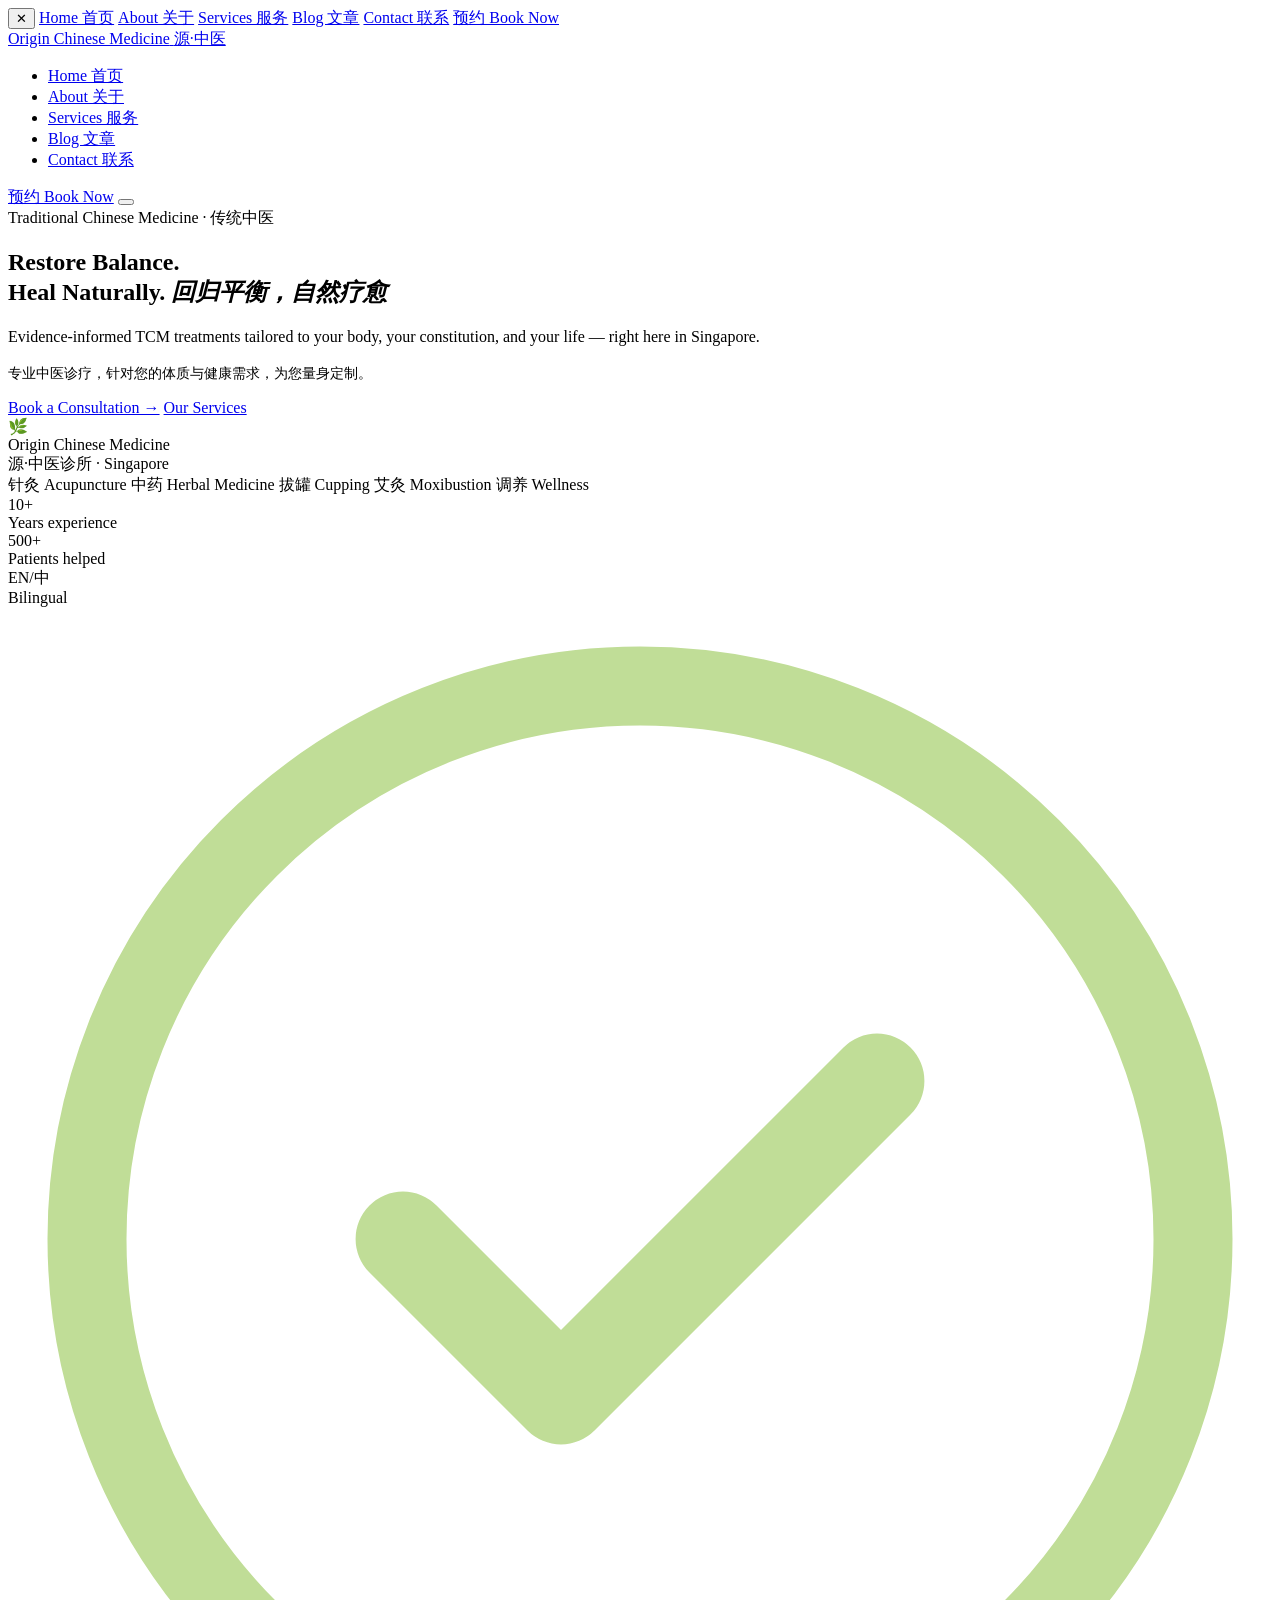
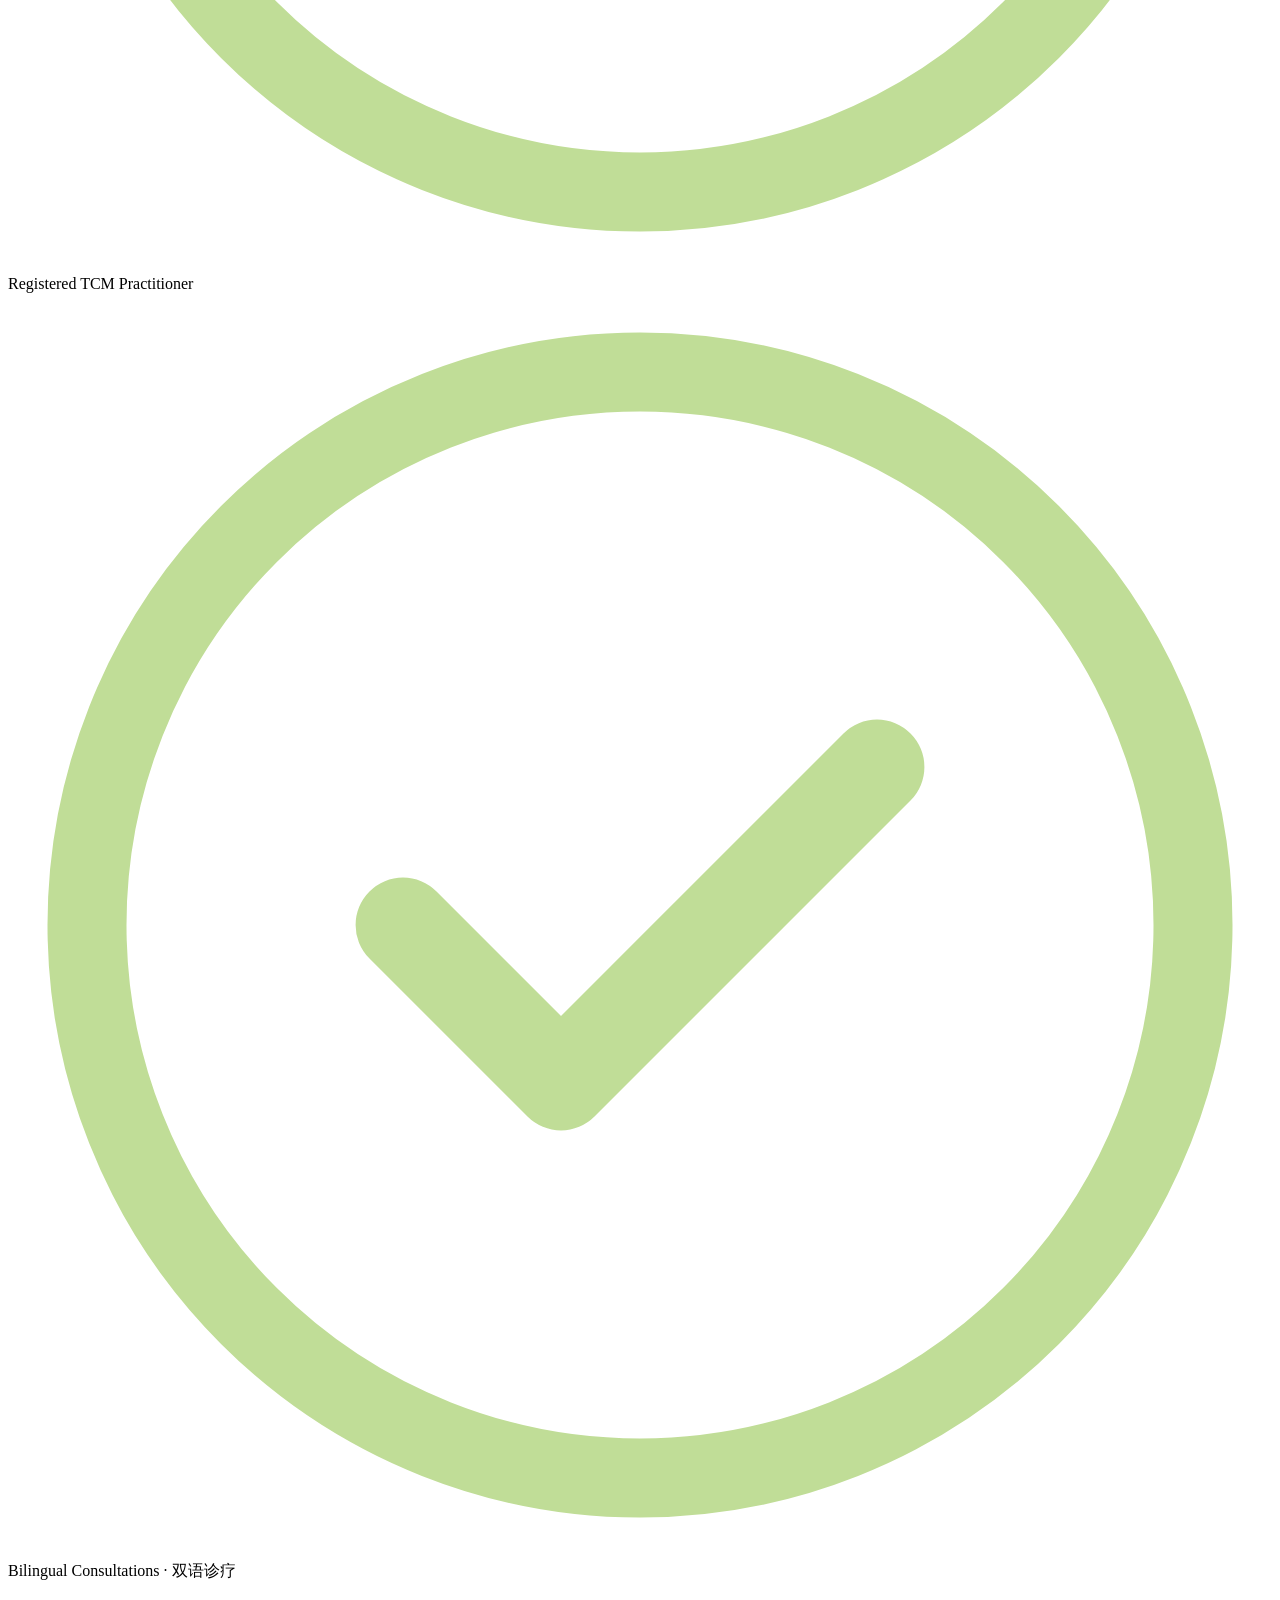
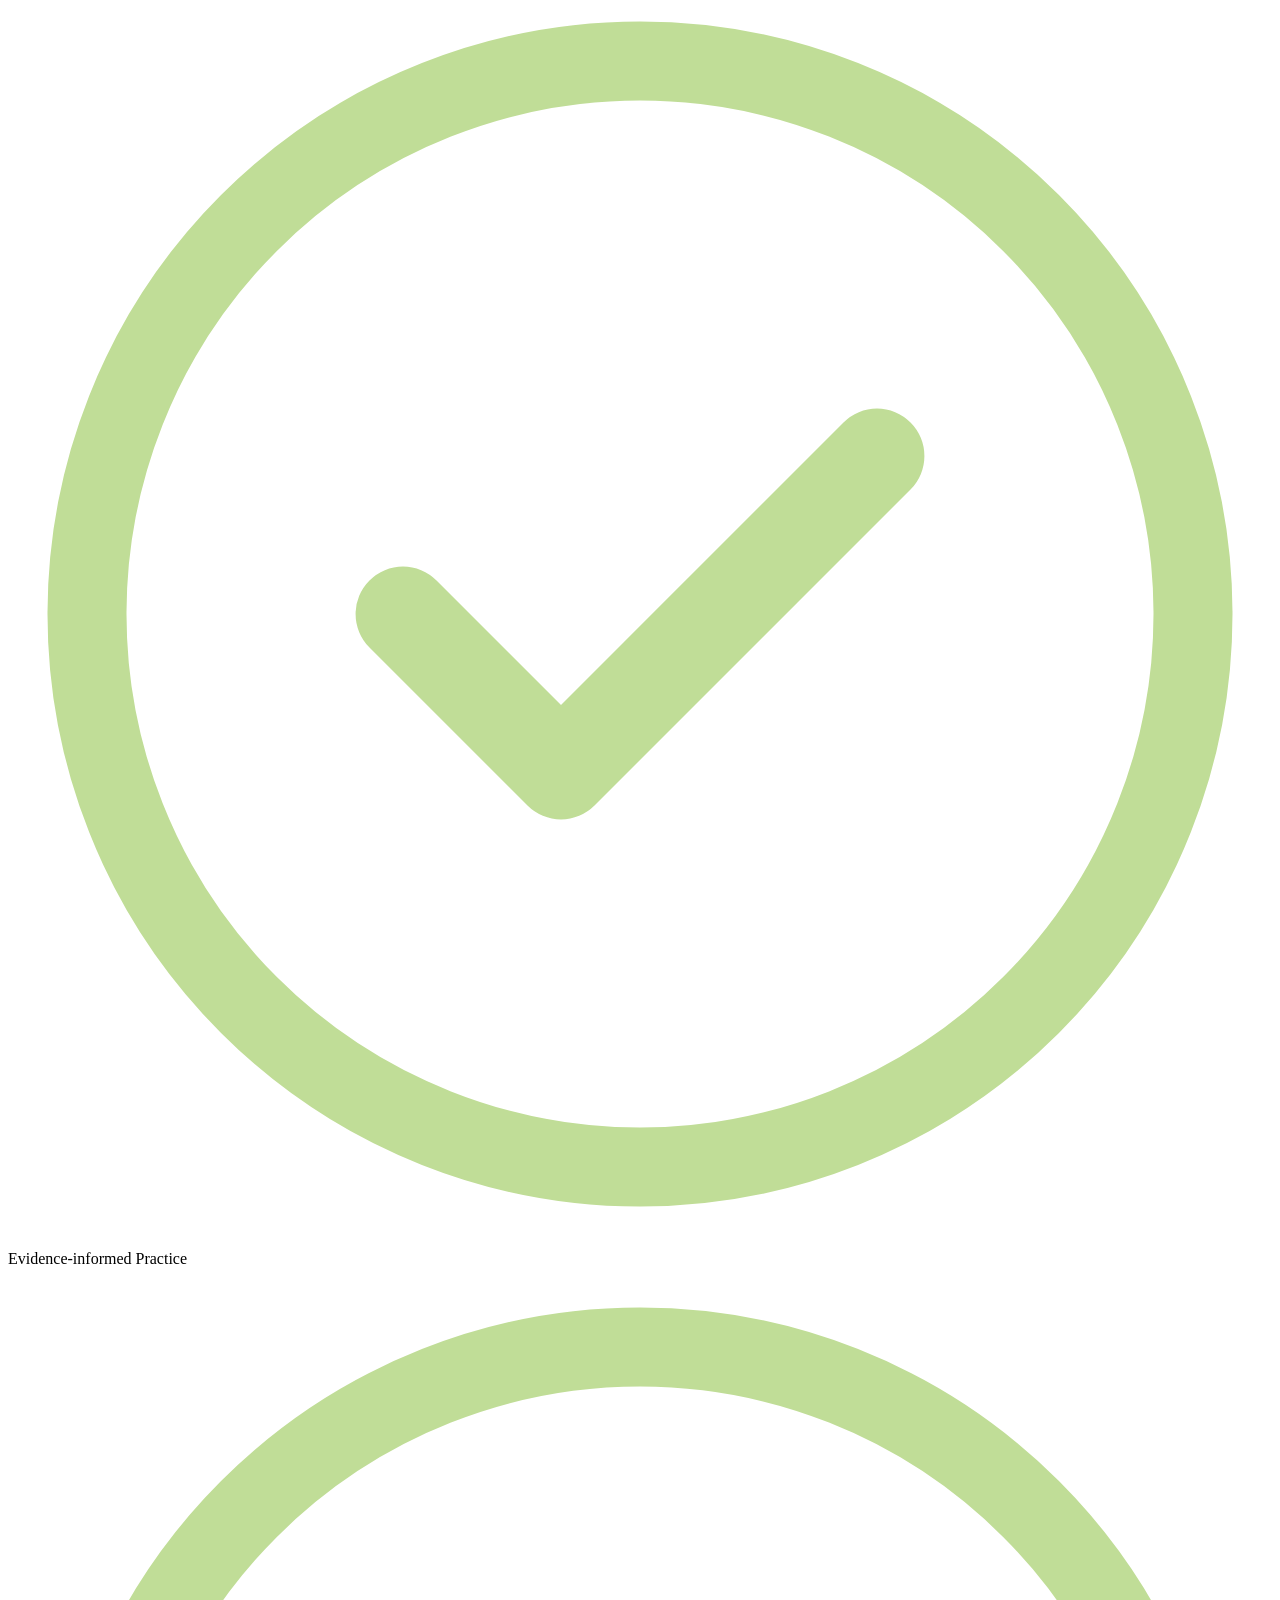
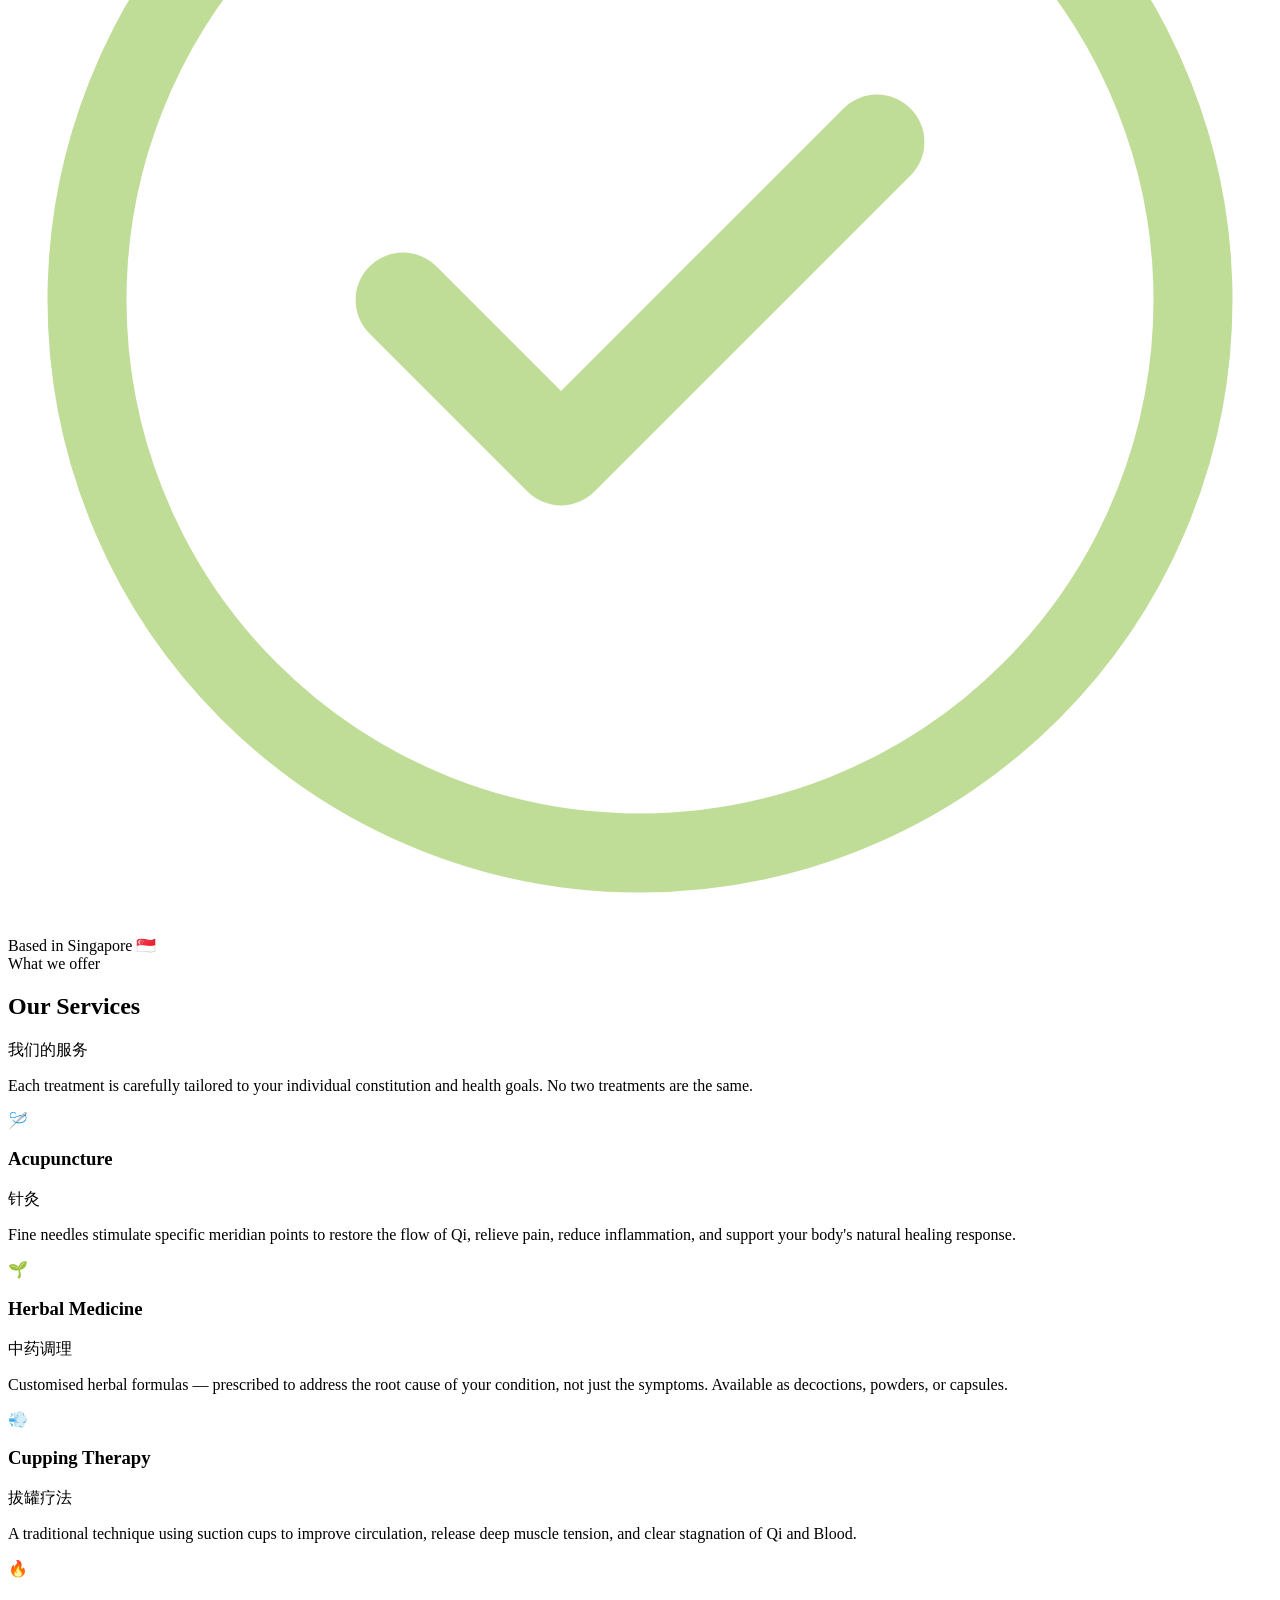
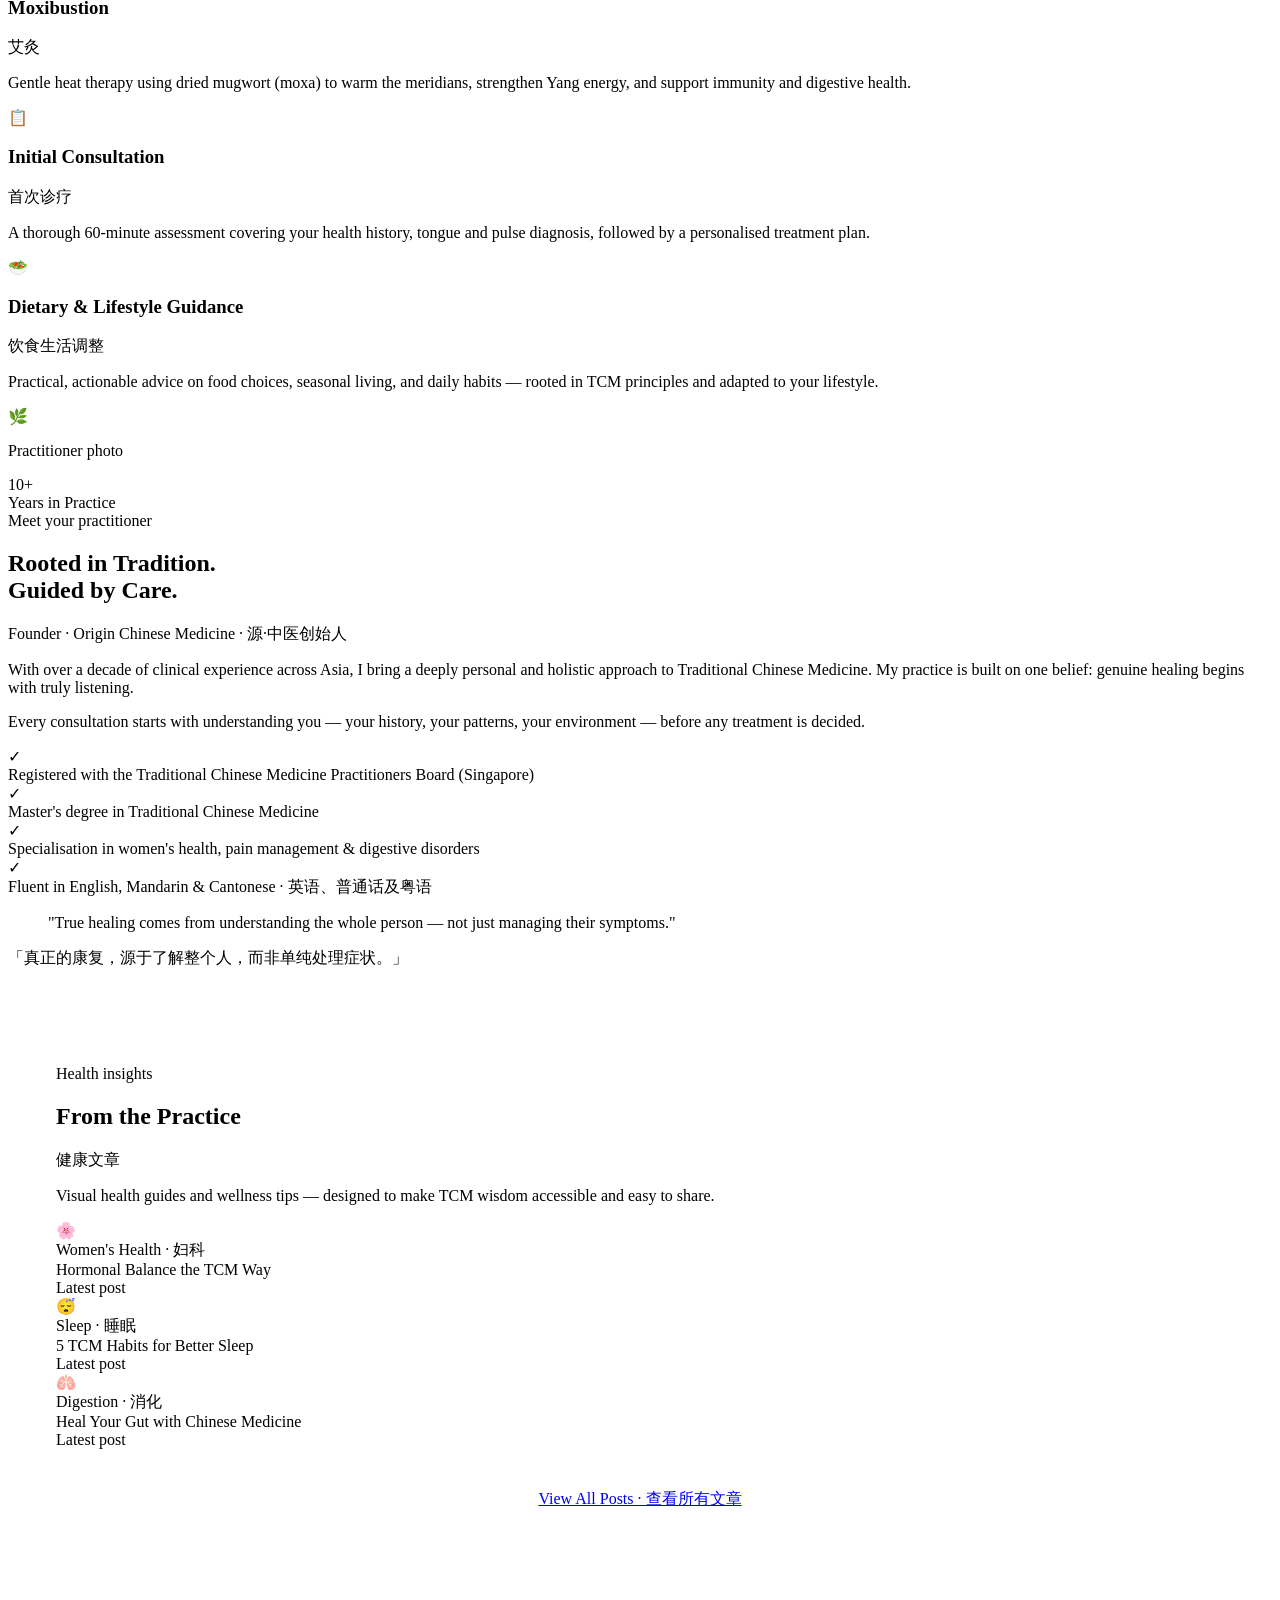
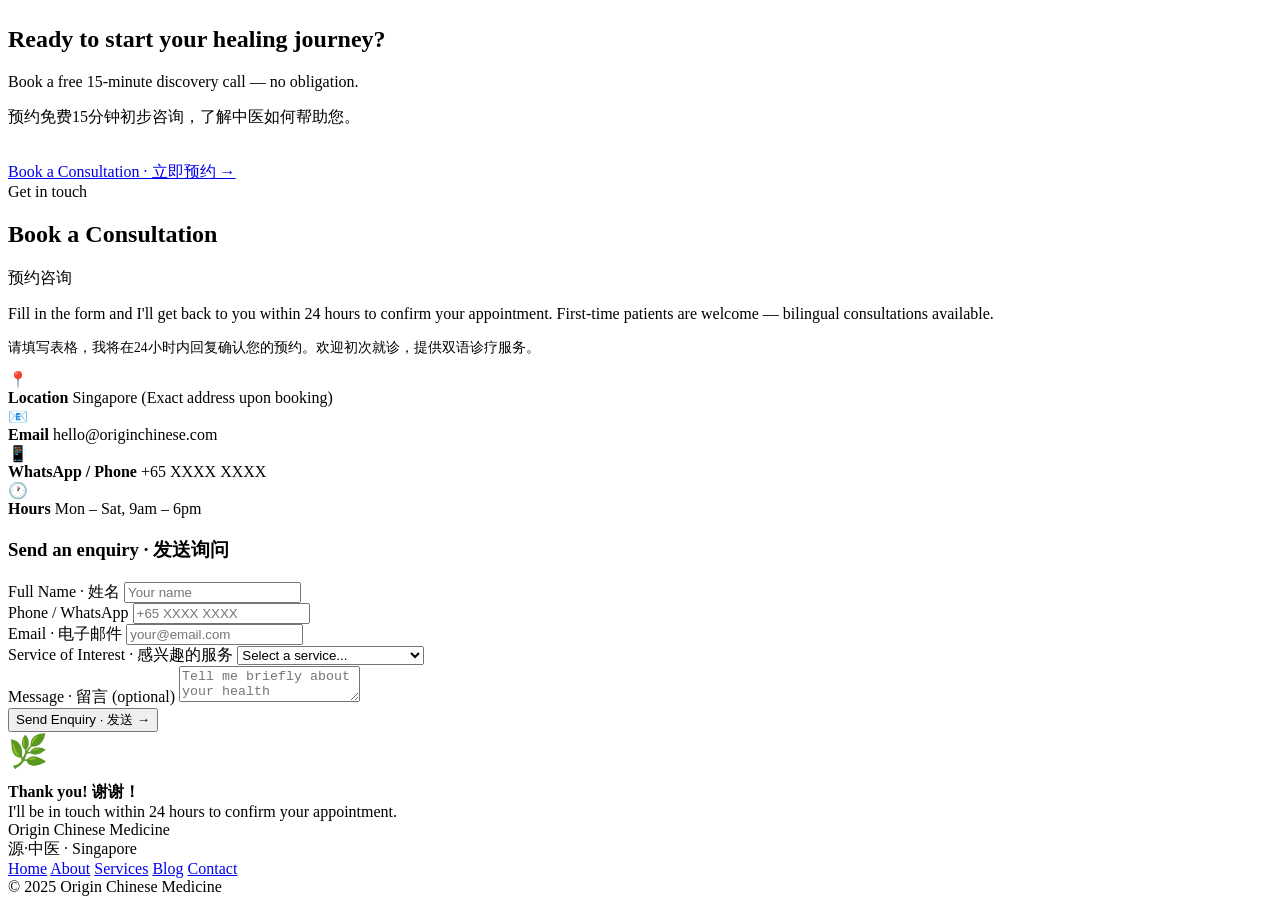
==== index.html @ f14a3a6f "Add files via upload" ====
<!DOCTYPE html>
<html lang="en">
<head>
  <meta charset="UTF-8" />
  <meta name="viewport" content="width=device-width, initial-scale=1.0" />
  <title>Origin Chinese Medicine | Traditional TCM Singapore | 源·中醫</title>
  <meta name="description" content="Origin Chinese Medicine offers professional Traditional Chinese Medicine services in Singapore, including acupuncture, herbal medicine, and holistic wellness consultations. Bilingual in English and Simplified Chinese." />
  <meta name="keywords" content="TCM Singapore, acupuncture Singapore, Chinese medicine Singapore, herbal medicine, 中医 新加坡, 针灸 新加坡" />
  <meta property="og:title" content="Origin Chinese Medicine | TCM Singapore" />
  <meta property="og:description" content="Restore balance. Heal naturally. Professional TCM in Singapore." />
  <meta property="og:type" content="website" />
  <link rel="stylesheet" href="css/style.css" />
</head>
<body>

<!-- MOBILE NAV DRAWER -->
<div class="mobile-nav" id="mobileNav">
  <button class="close-btn" onclick="closeMobileNav()" aria-label="Close menu">✕</button>
  <a href="#home" onclick="closeMobileNav()">Home 首页</a>
  <a href="#about" onclick="closeMobileNav()">About 关于</a>
  <a href="#services" onclick="closeMobileNav()">Services 服务</a>
  <a href="blog.html" onclick="closeMobileNav()">Blog 文章</a>
  <a href="#contact" onclick="closeMobileNav()">Contact 联系</a>
  <a href="#contact" class="nav-cta" onclick="closeMobileNav()">预约 Book Now</a>
</div>

<!-- NAVIGATION -->
<nav id="mainNav">
  <a href="index.html" class="nav-logo">
    <span class="nav-logo-en">Origin Chinese Medicine</span>
    <span class="nav-logo-zh">源·中医</span>
  </a>
  <ul class="nav-links">
    <li><a href="#home">Home 首页</a></li>
    <li><a href="#about">About 关于</a></li>
    <li><a href="#services">Services 服务</a></li>
    <li><a href="blog.html">Blog 文章</a></li>
    <li><a href="#contact">Contact 联系</a></li>
  </ul>
  <a href="#contact" class="nav-cta">预约 Book Now</a>
  <button class="hamburger" onclick="openMobileNav()" aria-label="Open menu">
    <span></span><span></span><span></span>
  </button>
</nav>

<!-- HERO -->
<section class="hero" id="home">
  <div class="hero-text fade-in">
    <div class="hero-eyebrow">Traditional Chinese Medicine · 传统中医</div>
    <h1>
      Restore Balance.<br>Heal Naturally.
      <em>回归平衡，自然疗愈</em>
    </h1>
    <p class="hero-desc">
      Evidence-informed TCM treatments tailored to your body, your constitution, and your life — right here in Singapore.
      <br><br>
      <span class="zh" style="font-size:0.9rem; color: var(--green-soft);">专业中医诊疗，针对您的体质与健康需求，为您量身定制。</span>
    </p>
    <div class="hero-actions">
      <a href="#contact" class="btn-primary">Book a Consultation →</a>
      <a href="#services" class="btn-ghost">Our Services</a>
    </div>
  </div>

  <div class="hero-card fade-in" style="transition-delay:0.2s">
    <div class="hero-card-top">
      <div class="hero-card-avatar">🌿</div>
      <div>
        <div class="hero-card-name">Origin Chinese Medicine</div>
        <div class="hero-card-title zh">源·中医诊所 · Singapore</div>
      </div>
    </div>
    <div class="service-tags">
      <span class="tag">针灸 Acupuncture</span>
      <span class="tag">中药 Herbal Medicine</span>
      <span class="tag">拔罐 Cupping</span>
      <span class="tag">艾灸 Moxibustion</span>
      <span class="tag">调养 Wellness</span>
    </div>
    <div class="hero-stats">
      <div class="stat-box">
        <div class="stat-num">10+</div>
        <div class="stat-label">Years experience</div>
      </div>
      <div class="stat-box">
        <div class="stat-num">500+</div>
        <div class="stat-label">Patients helped</div>
      </div>
      <div class="stat-box">
        <div class="stat-num">EN/中</div>
        <div class="stat-label">Bilingual</div>
      </div>
    </div>
  </div>
</section>

<!-- TRUST BAR -->
<div class="trust-bar">
  <div class="trust-item">
    <svg viewBox="0 0 16 16" fill="none"><circle cx="8" cy="8" r="7" stroke="#C0DD97" stroke-width="1"/><path d="M5 8l2 2 4-4" stroke="#C0DD97" stroke-width="1.2" stroke-linecap="round" stroke-linejoin="round"/></svg>
    Registered TCM Practitioner
  </div>
  <div class="trust-item">
    <svg viewBox="0 0 16 16" fill="none"><circle cx="8" cy="8" r="7" stroke="#C0DD97" stroke-width="1"/><path d="M5 8l2 2 4-4" stroke="#C0DD97" stroke-width="1.2" stroke-linecap="round" stroke-linejoin="round"/></svg>
    Bilingual Consultations · 双语诊疗
  </div>
  <div class="trust-item">
    <svg viewBox="0 0 16 16" fill="none"><circle cx="8" cy="8" r="7" stroke="#C0DD97" stroke-width="1"/><path d="M5 8l2 2 4-4" stroke="#C0DD97" stroke-width="1.2" stroke-linecap="round" stroke-linejoin="round"/></svg>
    Evidence-informed Practice
  </div>
  <div class="trust-item">
    <svg viewBox="0 0 16 16" fill="none"><circle cx="8" cy="8" r="7" stroke="#C0DD97" stroke-width="1"/><path d="M5 8l2 2 4-4" stroke="#C0DD97" stroke-width="1.2" stroke-linecap="round" stroke-linejoin="round"/></svg>
    Based in Singapore 🇸🇬
  </div>
</div>

<!-- SERVICES -->
<section id="services">
  <div class="section-header fade-in">
    <div class="section-eyebrow">What we offer</div>
    <h2>Our Services</h2>
    <div class="section-zh">我们的服务</div>
    <p class="section-sub">Each treatment is carefully tailored to your individual constitution and health goals. No two treatments are the same.</p>
  </div>

  <div class="services-grid">
    <div class="service-card fade-in">
      <div class="service-icon">🪡</div>
      <h3>Acupuncture</h3>
      <div class="zh-label">针灸</div>
      <p>Fine needles stimulate specific meridian points to restore the flow of Qi, relieve pain, reduce inflammation, and support your body's natural healing response.</p>
    </div>
    <div class="service-card fade-in" style="transition-delay:0.1s">
      <div class="service-icon">🌱</div>
      <h3>Herbal Medicine</h3>
      <div class="zh-label">中药调理</div>
      <p>Customised herbal formulas — prescribed to address the root cause of your condition, not just the symptoms. Available as decoctions, powders, or capsules.</p>
    </div>
    <div class="service-card fade-in" style="transition-delay:0.2s">
      <div class="service-icon">💨</div>
      <h3>Cupping Therapy</h3>
      <div class="zh-label">拔罐疗法</div>
      <p>A traditional technique using suction cups to improve circulation, release deep muscle tension, and clear stagnation of Qi and Blood.</p>
    </div>
    <div class="service-card fade-in">
      <div class="service-icon">🔥</div>
      <h3>Moxibustion</h3>
      <div class="zh-label">艾灸</div>
      <p>Gentle heat therapy using dried mugwort (moxa) to warm the meridians, strengthen Yang energy, and support immunity and digestive health.</p>
    </div>
    <div class="service-card fade-in" style="transition-delay:0.1s">
      <div class="service-icon">📋</div>
      <h3>Initial Consultation</h3>
      <div class="zh-label">首次诊疗</div>
      <p>A thorough 60-minute assessment covering your health history, tongue and pulse diagnosis, followed by a personalised treatment plan.</p>
    </div>
    <div class="service-card fade-in" style="transition-delay:0.2s">
      <div class="service-icon">🥗</div>
      <h3>Dietary &amp; Lifestyle Guidance</h3>
      <div class="zh-label">饮食生活调整</div>
      <p>Practical, actionable advice on food choices, seasonal living, and daily habits — rooted in TCM principles and adapted to your lifestyle.</p>
    </div>
  </div>
</section>

<!-- ABOUT -->
<section id="about">
  <div class="about-image-block fade-in">
    <div class="about-photo-placeholder">
      <span>🌿</span>
      <p>Practitioner photo</p>
    </div>
    <div class="about-badge">
      <div class="num">10+</div>
      <div class="lbl">Years in Practice</div>
    </div>
  </div>

  <div class="about-text fade-in" style="transition-delay:0.15s">
    <div class="section-eyebrow">Meet your practitioner</div>
    <h2>Rooted in Tradition.<br>Guided by Care.</h2>
    <div class="title-label">Founder · Origin Chinese Medicine · 源·中医创始人</div>

    <p>With over a decade of clinical experience across Asia, I bring a deeply personal and holistic approach to Traditional Chinese Medicine. My practice is built on one belief: genuine healing begins with truly listening.</p>
    <p>Every consultation starts with understanding you — your history, your patterns, your environment — before any treatment is decided.</p>

    <div class="credentials">
      <div class="credential">
        <div class="cred-check">✓</div>
        Registered with the Traditional Chinese Medicine Practitioners Board (Singapore)
      </div>
      <div class="credential">
        <div class="cred-check">✓</div>
        Master's degree in Traditional Chinese Medicine
      </div>
      <div class="credential">
        <div class="cred-check">✓</div>
        Specialisation in women's health, pain management &amp; digestive disorders
      </div>
      <div class="credential">
        <div class="cred-check">✓</div>
        Fluent in English, Mandarin &amp; Cantonese · 英语、普通话及粤语
      </div>
    </div>

    <div class="philosophy-box">
      <blockquote>"True healing comes from understanding the whole person — not just managing their symptoms."</blockquote>
      <div class="quote-zh">「真正的康复，源于了解整个人，而非单纯处理症状。」</div>
    </div>
  </div>
</section>

<!-- BLOG PREVIEW -->
<section id="blog-preview" style="background: var(--beige); padding: 96px 48px;">
  <div class="section-header fade-in">
    <div class="section-eyebrow">Health insights</div>
    <h2>From the Practice</h2>
    <div class="section-zh">健康文章</div>
    <p class="section-sub">Visual health guides and wellness tips — designed to make TCM wisdom accessible and easy to share.</p>
  </div>

  <div class="blog-grid">
    <div class="blog-card fade-in">
      <div class="blog-img-placeholder">🌸</div>
      <div class="blog-body">
        <div class="blog-tag">Women's Health · 妇科</div>
        <div class="blog-title">Hormonal Balance the TCM Way</div>
        <div class="blog-date">Latest post</div>
      </div>
    </div>
    <div class="blog-card fade-in" style="transition-delay:0.1s">
      <div class="blog-img-placeholder">😴</div>
      <div class="blog-body">
        <div class="blog-tag">Sleep · 睡眠</div>
        <div class="blog-title">5 TCM Habits for Better Sleep</div>
        <div class="blog-date">Latest post</div>
      </div>
    </div>
    <div class="blog-card fade-in" style="transition-delay:0.2s">
      <div class="blog-img-placeholder">🫁</div>
      <div class="blog-body">
        <div class="blog-tag">Digestion · 消化</div>
        <div class="blog-title">Heal Your Gut with Chinese Medicine</div>
        <div class="blog-date">Latest post</div>
      </div>
    </div>
  </div>

  <div style="text-align:center; margin-top:40px;">
    <a href="blog.html" class="btn-ghost">View All Posts · 查看所有文章</a>
  </div>
</section>

<!-- CTA BANNER -->
<section class="cta-banner fade-in">
  <h2>Ready to start your healing journey?</h2>
  <p>Book a free 15-minute discovery call — no obligation.</p>
  <p class="zh">预约免费15分钟初步咨询，了解中医如何帮助您。</p>
  <br>
  <a href="#contact" class="btn-primary">Book a Consultation · 立即预约 →</a>
</section>

<!-- CONTACT -->
<section id="contact">
  <div class="contact-grid">
    <div class="contact-info fade-in">
      <div class="section-eyebrow">Get in touch</div>
      <h2>Book a Consultation</h2>
      <div class="zh-sub">预约咨询</div>
      <p>Fill in the form and I'll get back to you within 24 hours to confirm your appointment. First-time patients are welcome — bilingual consultations available.</p>
      <p class="zh" style="font-size:0.85rem; color: var(--green-soft);">请填写表格，我将在24小时内回复确认您的预约。欢迎初次就诊，提供双语诊疗服务。</p>

      <div class="contact-details">
        <div class="contact-row">
          <div class="contact-icon">📍</div>
          <div class="contact-row-text">
            <strong>Location</strong>
            <span>Singapore (Exact address upon booking)</span>
          </div>
        </div>
        <div class="contact-row">
          <div class="contact-icon">📧</div>
          <div class="contact-row-text">
            <strong>Email</strong>
            <span>hello@originchinese.com</span>
          </div>
        </div>
        <div class="contact-row">
          <div class="contact-icon">📱</div>
          <div class="contact-row-text">
            <strong>WhatsApp / Phone</strong>
            <span>+65 XXXX XXXX</span>
          </div>
        </div>
        <div class="contact-row">
          <div class="contact-icon">🕐</div>
          <div class="contact-row-text">
            <strong>Hours</strong>
            <span>Mon – Sat, 9am – 6pm</span>
          </div>
        </div>
      </div>
    </div>

    <div class="contact-form fade-in" style="transition-delay:0.15s">
      <h3>Send an enquiry · 发送询问</h3>
      <div id="enquiryForm">
        <div class="form-row">
          <div class="form-group">
            <label>Full Name · 姓名</label>
            <input type="text" placeholder="Your name" />
          </div>
          <div class="form-group">
            <label>Phone / WhatsApp</label>
            <input type="tel" placeholder="+65 XXXX XXXX" />
          </div>
        </div>
        <div class="form-group">
          <label>Email · 电子邮件</label>
          <input type="email" placeholder="your@email.com" />
        </div>
        <div class="form-group">
          <label>Service of Interest · 感兴趣的服务</label>
          <select>
            <option value="">Select a service...</option>
            <option>Initial Consultation 首次诊疗</option>
            <option>Acupuncture 针灸</option>
            <option>Herbal Medicine 中药</option>
            <option>Cupping 拔罐</option>
            <option>Moxibustion 艾灸</option>
            <option>General Enquiry 一般询问</option>
          </select>
        </div>
        <div class="form-group">
          <label>Message · 留言 (optional)</label>
          <textarea placeholder="Tell me briefly about your health concerns..."></textarea>
        </div>
        <button class="form-submit" onclick="submitForm()">Send Enquiry · 发送 →</button>
      </div>
      <div class="form-success" id="formSuccess">
        <div style="font-size:2rem; margin-bottom:12px;">🌿</div>
        <strong>Thank you! 谢谢！</strong><br>
        I'll be in touch within 24 hours to confirm your appointment.
      </div>
    </div>
  </div>
</section>

<!-- FOOTER -->
<footer>
  <div>
    <div class="footer-logo-en">Origin Chinese Medicine</div>
    <div class="footer-logo-zh">源·中医 · Singapore</div>
  </div>
  <div class="footer-links">
    <a href="#home">Home</a>
    <a href="#about">About</a>
    <a href="#services">Services</a>
    <a href="blog.html">Blog</a>
    <a href="#contact">Contact</a>
  </div>
  <div class="footer-copy">© 2025 Origin Chinese Medicine</div>
</footer>

<script>
  // Nav scroll effect
  window.addEventListener('scroll', () => {
    document.getElementById('mainNav').classList.toggle('scrolled', window.scrollY > 20);
  });

  // Mobile nav
  function openMobileNav() { document.getElementById('mobileNav').classList.add('open'); }
  function closeMobileNav() { document.getElementById('mobileNav').classList.remove('open'); }

  // Fade-in on scroll
  const observer = new IntersectionObserver((entries) => {
    entries.forEach(e => { if (e.isIntersecting) { e.target.classList.add('visible'); } });
  }, { threshold: 0.12 });
  document.querySelectorAll('.fade-in').forEach(el => observer.observe(el));

  // Form submit (demo)
  function submitForm() {
    document.getElementById('enquiryForm').style.display = 'none';
    document.getElementById('formSuccess').style.display = 'block';
  }
</script>

</body>
</html>
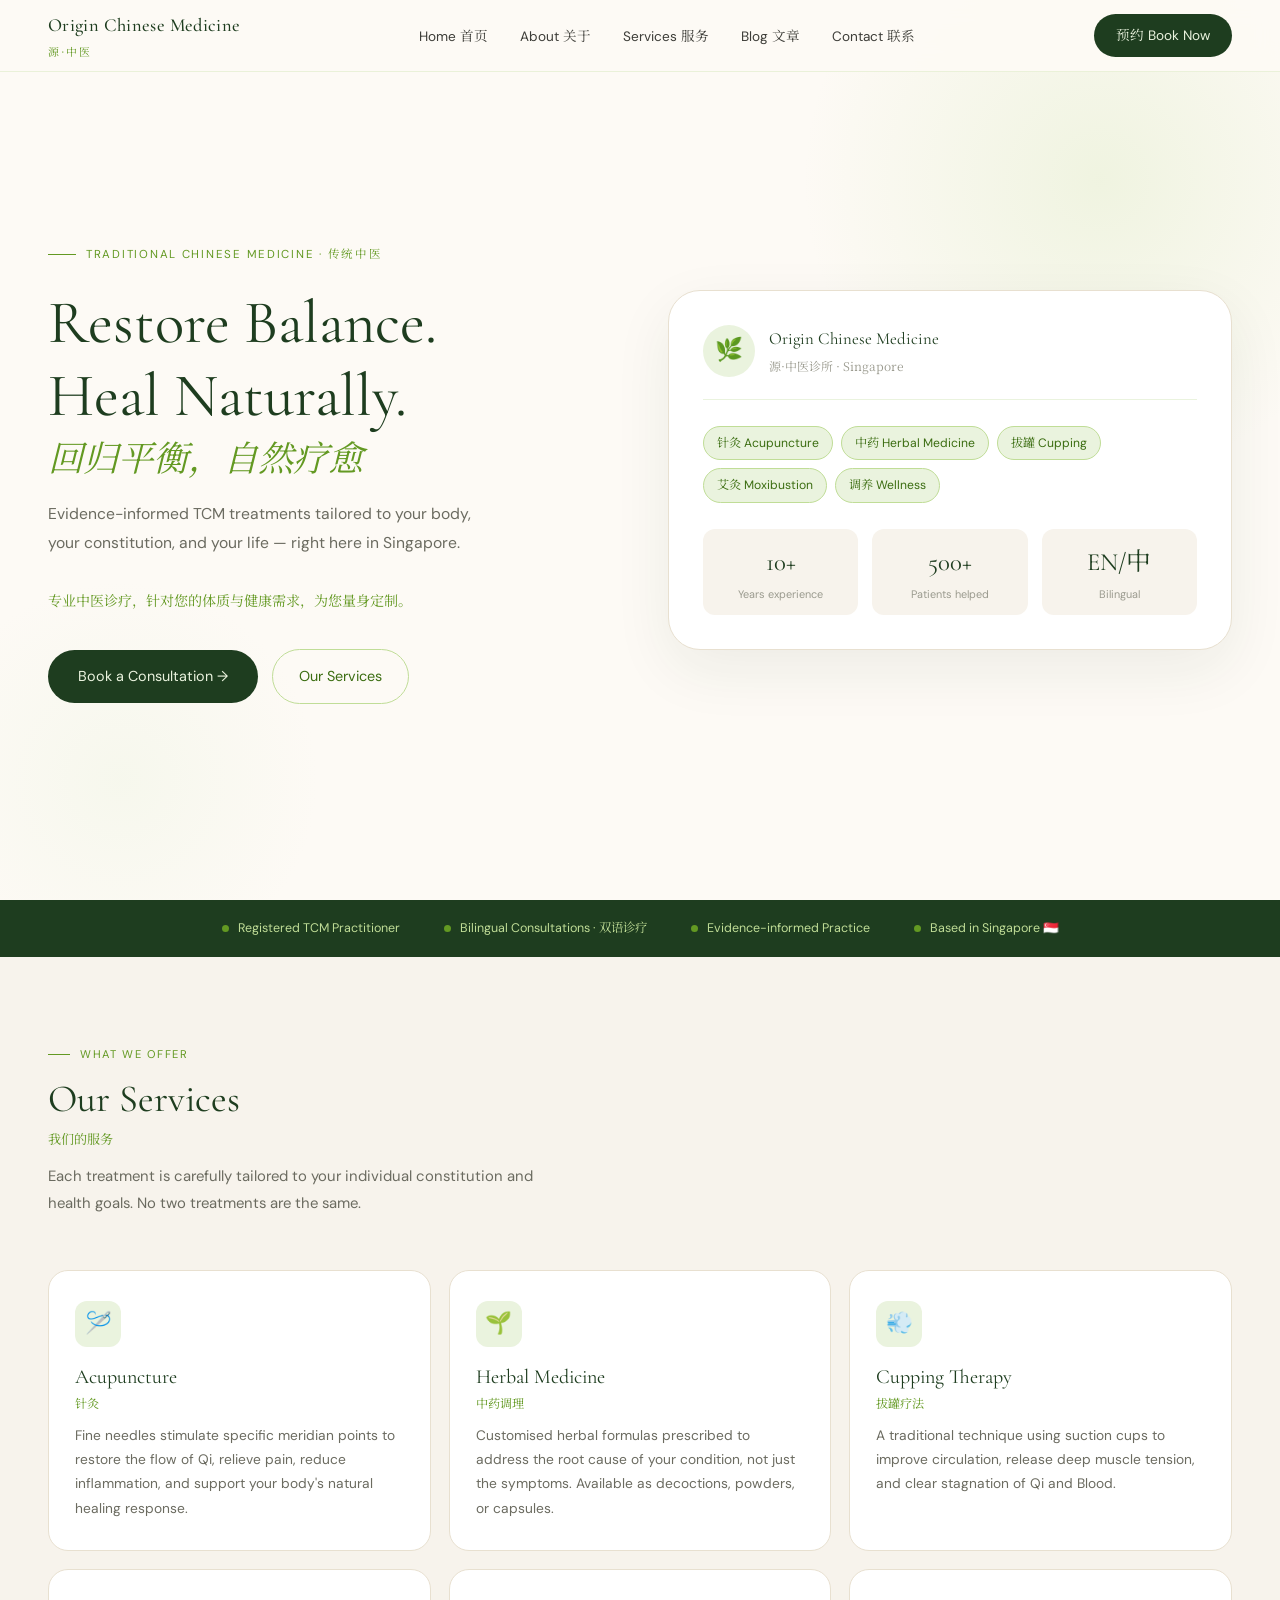
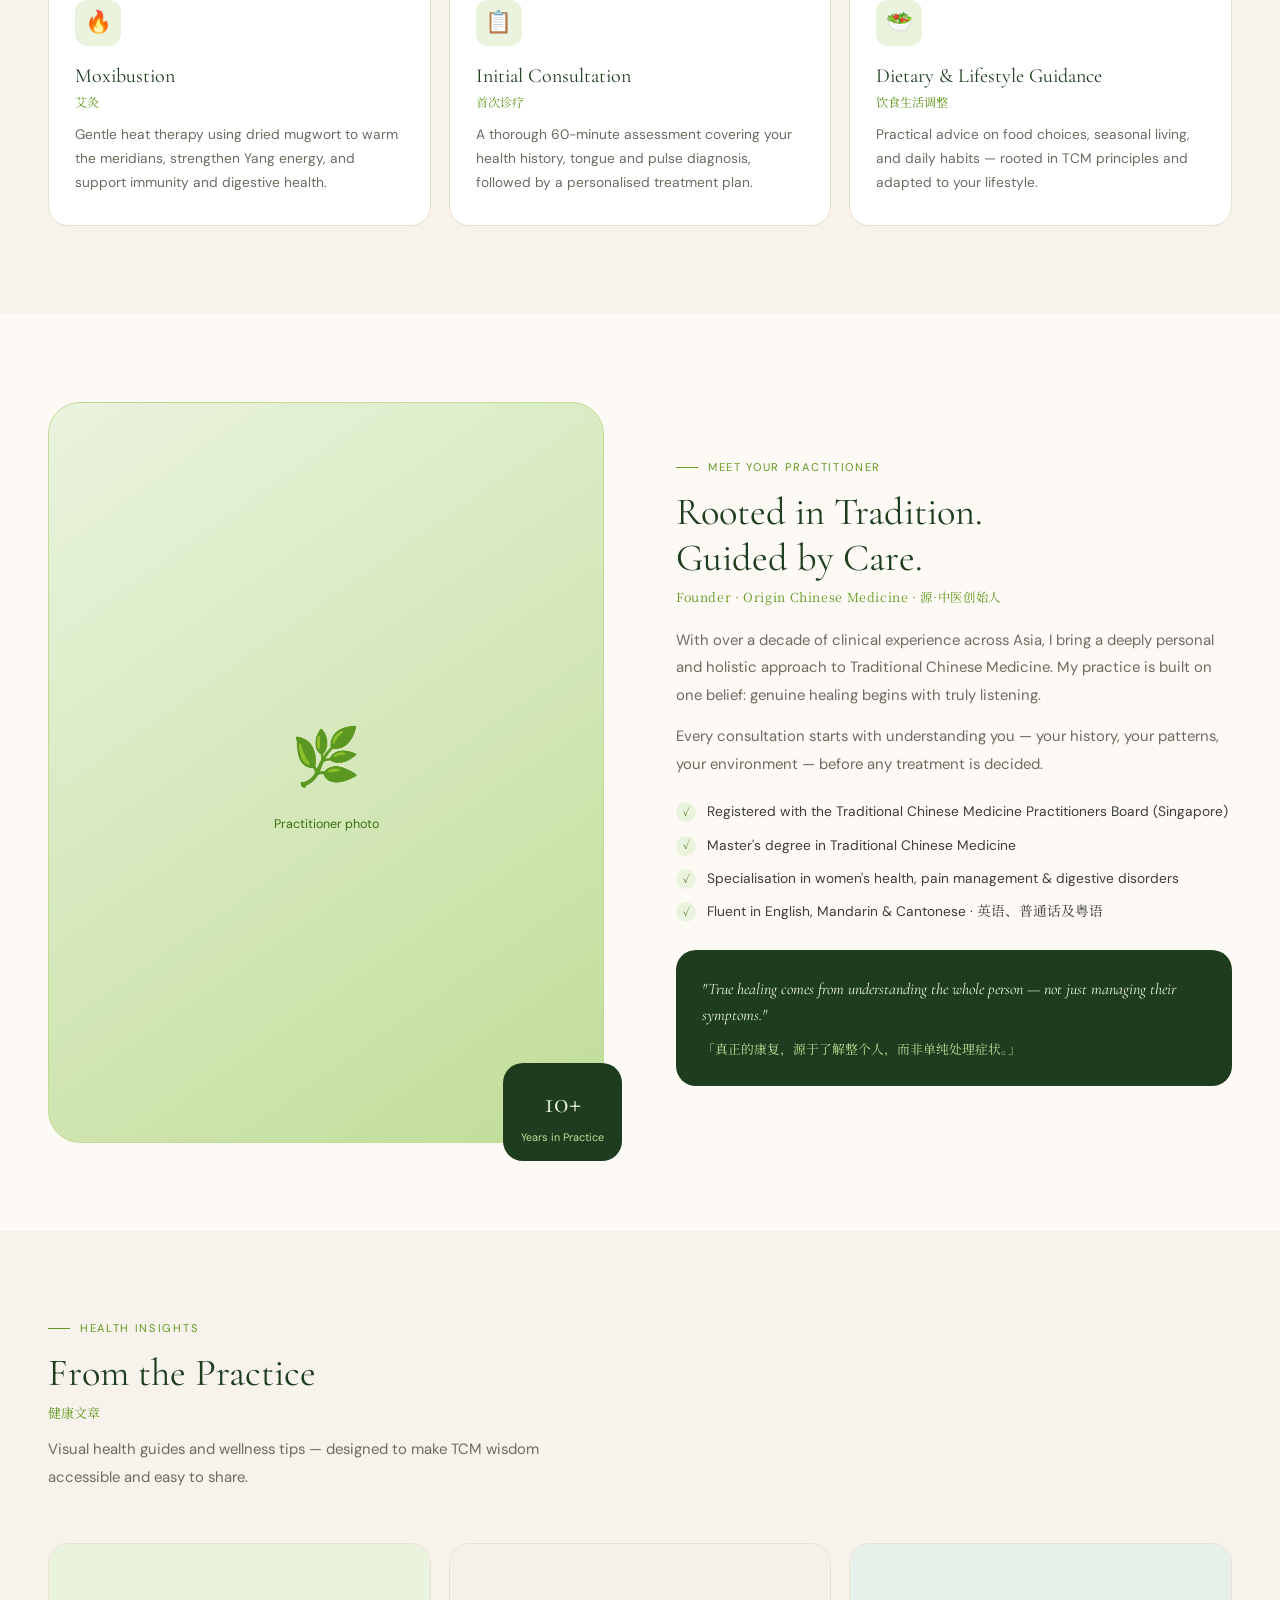
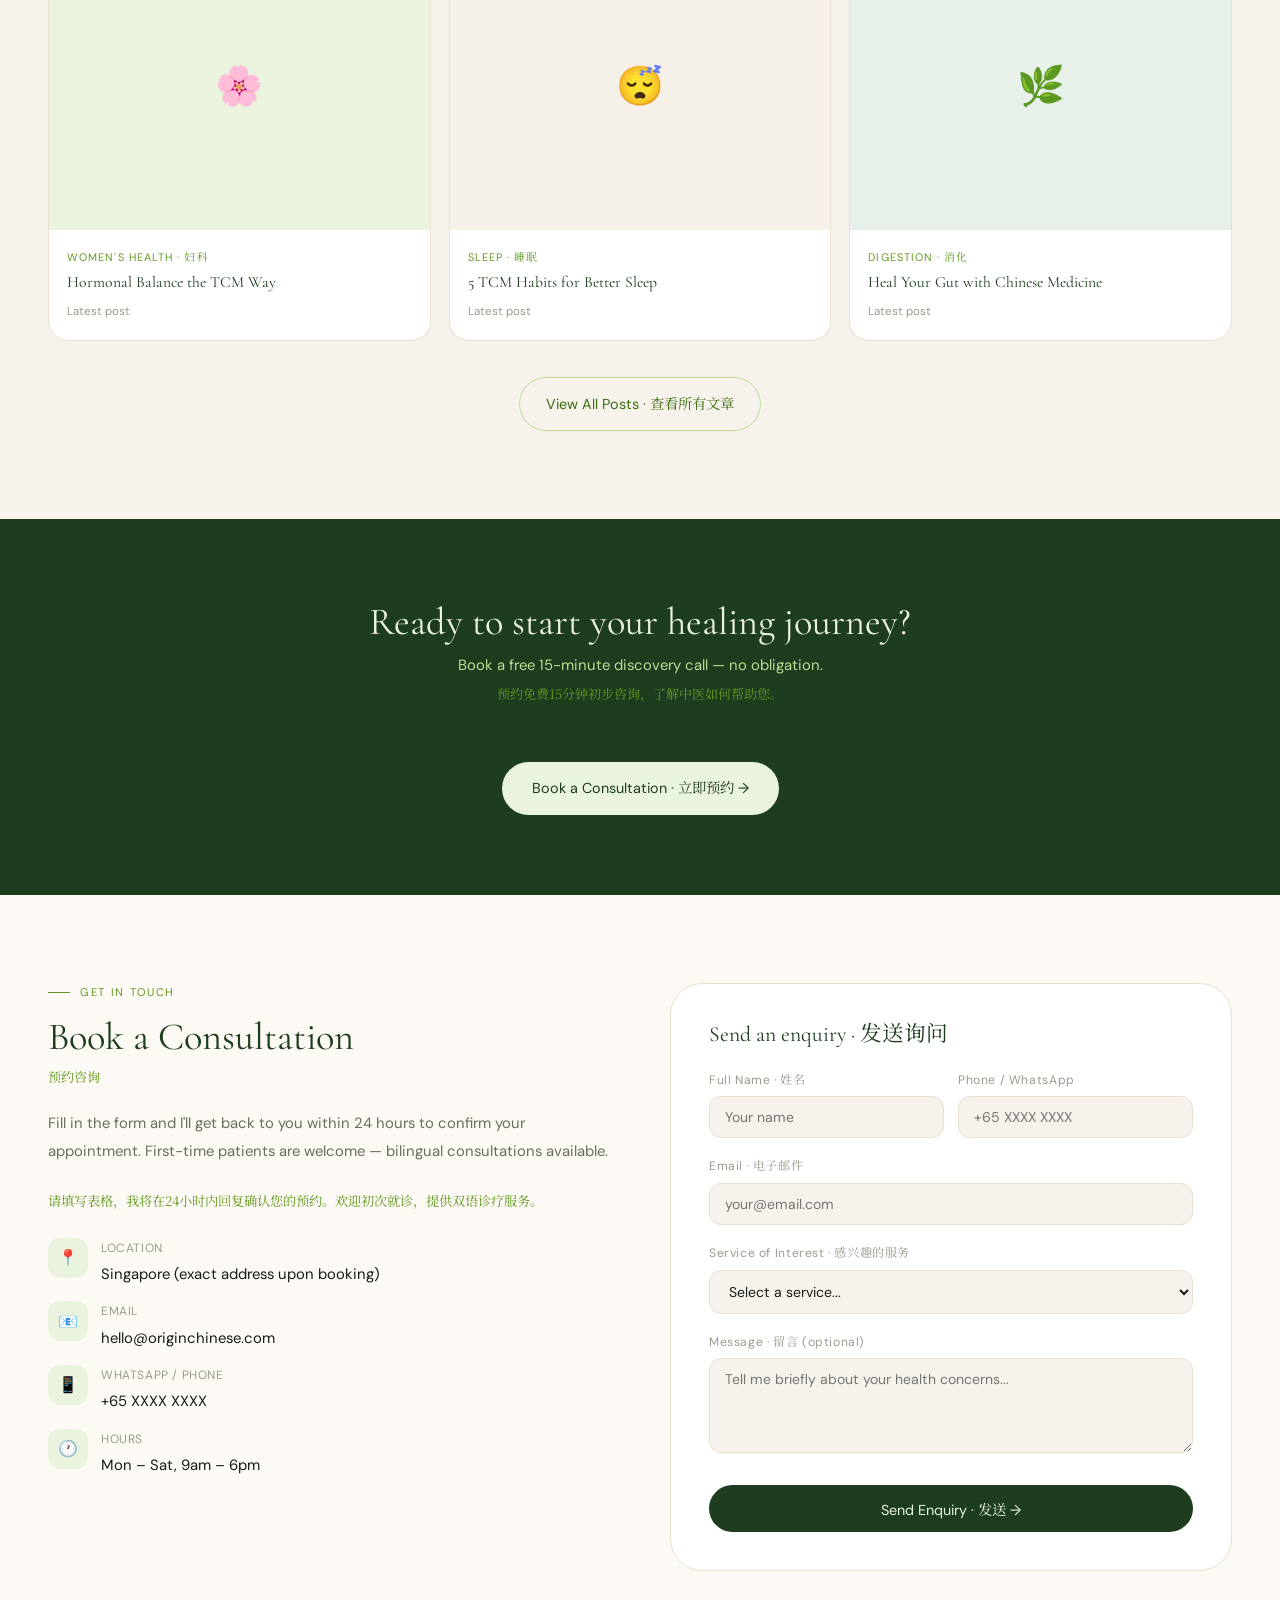
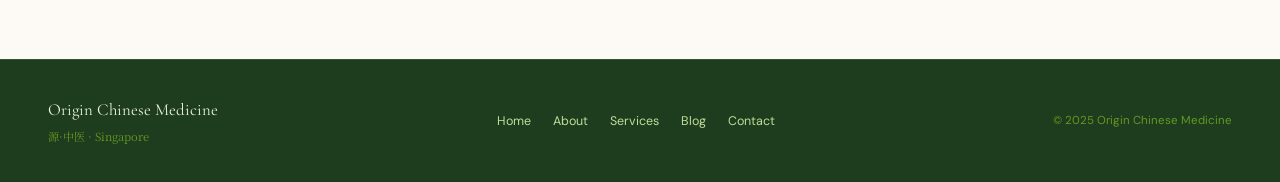
==== commit 99081333: "Add files via upload" ====
--- a/index.html
+++ b/index.html
@@ -3,28 +3,226 @@
 <head>
   <meta charset="UTF-8" />
   <meta name="viewport" content="width=device-width, initial-scale=1.0" />
-  <title>Origin Chinese Medicine | Traditional TCM Singapore | 源·中醫</title>
+  <title>Origin Chinese Medicine | Traditional TCM Singapore | 源·中医</title>
   <meta name="description" content="Origin Chinese Medicine offers professional Traditional Chinese Medicine services in Singapore, including acupuncture, herbal medicine, and holistic wellness consultations. Bilingual in English and Simplified Chinese." />
   <meta name="keywords" content="TCM Singapore, acupuncture Singapore, Chinese medicine Singapore, herbal medicine, 中医 新加坡, 针灸 新加坡" />
-  <meta property="og:title" content="Origin Chinese Medicine | TCM Singapore" />
-  <meta property="og:description" content="Restore balance. Heal naturally. Professional TCM in Singapore." />
-  <meta property="og:type" content="website" />
-  <link rel="stylesheet" href="css/style.css" />
+  <link rel="preconnect" href="https://fonts.googleapis.com">
+  <link rel="preconnect" href="https://fonts.gstatic.com" crossorigin>
+  <link href="https://fonts.googleapis.com/css2?family=Cormorant+Garamond:ital,wght@0,300;0,400;0,500;1,300;1,400&family=DM+Sans:wght@300;400;500&family=Noto+Serif+SC:wght@300;400;500&display=swap" rel="stylesheet">
+  <style>
+    :root {
+      --green-deep:  #1E3D1F;
+      --green-mid:   #3B6D11;
+      --green-soft:  #639922;
+      --green-light: #C0DD97;
+      --green-pale:  #EAF3DE;
+      --beige:       #F7F3EC;
+      --beige-dark:  #E8E0D0;
+      --cream:       #FDFAF5;
+      --text-dark:   #1A1A18;
+      --text-mid:    #3D3D38;
+      --text-soft:   #6B6B60;
+      --text-muted:  #9A9A8E;
+      --white:       #FFFFFF;
+      --font-display:'Cormorant Garamond','Noto Serif SC',serif;
+      --font-body:   'DM Sans','Noto Serif SC',sans-serif;
+      --r-sm: 6px; --r-md: 12px; --r-lg: 20px; --r-xl: 32px;
+      --t: 0.3s ease;
+    }
+    *, *::before, *::after { box-sizing: border-box; margin: 0; padding: 0; }
+    html { scroll-behavior: smooth; }
+    body { font-family: var(--font-body); background: var(--cream); color: var(--text-dark); font-size: 16px; line-height: 1.7; overflow-x: hidden; }
+    h1,h2,h3,h4 { font-family: var(--font-display); font-weight: 400; line-height: 1.2; }
+    h1 { font-size: clamp(2.2rem,5vw,3.8rem); }
+    h2 { font-size: clamp(1.7rem,3vw,2.5rem); }
+    h3 { font-size: 1.25rem; }
+    a { text-decoration: none; }
+
+    /* NAV */
+    nav { position:fixed; top:0; left:0; right:0; z-index:100; display:flex; align-items:center; justify-content:space-between; padding:0 48px; height:72px; background:rgba(253,250,245,0.94); backdrop-filter:blur(12px); border-bottom:1px solid rgba(192,221,151,0.3); transition:box-shadow var(--t); }
+    nav.scrolled { box-shadow:0 2px 20px rgba(30,61,31,0.08); }
+    .nav-logo { display:flex; flex-direction:column; gap:1px; }
+    .nav-logo-en { font-family:var(--font-display); font-size:1.15rem; font-weight:500; color:var(--green-deep); letter-spacing:0.02em; }
+    .nav-logo-zh { font-family:'Noto Serif SC',serif; font-size:0.68rem; color:var(--green-soft); letter-spacing:0.15em; }
+    .nav-links { display:flex; gap:32px; list-style:none; }
+    .nav-links a { font-size:0.85rem; color:var(--text-mid); transition:color var(--t); position:relative; }
+    .nav-links a::after { content:''; position:absolute; bottom:-2px; left:0; right:0; height:1px; background:var(--green-soft); transform:scaleX(0); transform-origin:left; transition:transform var(--t); }
+    .nav-links a:hover { color:var(--green-mid); }
+    .nav-links a:hover::after { transform:scaleX(1); }
+    .nav-cta { padding:10px 22px; background:var(--green-deep); color:var(--green-pale); border:none; border-radius:100px; font-family:var(--font-body); font-size:0.85rem; cursor:pointer; transition:background var(--t),transform var(--t); }
+    .nav-cta:hover { background:var(--green-mid); transform:translateY(-1px); }
+    .hamburger { display:none; flex-direction:column; gap:5px; background:none; border:none; cursor:pointer; padding:4px; }
+    .hamburger span { display:block; width:24px; height:1.5px; background:var(--green-deep); transition:var(--t); }
+    .mobile-nav { display:none; position:fixed; inset:0; z-index:99; background:var(--cream); flex-direction:column; align-items:center; justify-content:center; gap:32px; }
+    .mobile-nav.open { display:flex; }
+    .mobile-nav a { font-family:var(--font-display); font-size:1.9rem; color:var(--green-deep); }
+    .mobile-nav .close-btn { position:absolute; top:24px; right:40px; background:none; border:none; font-size:1.8rem; color:var(--text-soft); cursor:pointer; }
+
+    /* HERO */
+    .hero { min-height:100vh; display:grid; grid-template-columns:1fr 1fr; align-items:center; padding:120px 48px 80px; gap:56px; background:var(--cream); position:relative; overflow:hidden; }
+    .hero::before { content:''; position:absolute; top:-120px; right:-120px; width:600px; height:600px; border-radius:50%; background:radial-gradient(circle,rgba(192,221,151,0.22) 0%,transparent 70%); pointer-events:none; }
+    .hero::after { content:''; position:absolute; bottom:-80px; left:-80px; width:400px; height:400px; border-radius:50%; background:radial-gradient(circle,rgba(234,243,222,0.35) 0%,transparent 70%); pointer-events:none; }
+    .hero-text { position:relative; z-index:1; }
+    .hero-eyebrow { display:inline-flex; align-items:center; gap:10px; font-size:0.72rem; letter-spacing:0.15em; text-transform:uppercase; color:var(--green-soft); margin-bottom:22px; }
+    .hero-eyebrow::before { content:''; display:block; width:28px; height:1px; background:var(--green-soft); }
+    .hero h1 { color:var(--green-deep); margin-bottom:10px; }
+    .hero h1 em { font-style:italic; color:var(--green-soft); display:block; font-size:0.58em; margin-top:6px; }
+    .hero-desc { font-size:0.98rem; color:var(--text-soft); max-width:440px; margin:18px 0 34px; line-height:1.85; }
+    .hero-actions { display:flex; gap:14px; flex-wrap:wrap; align-items:center; }
+    .btn-primary { padding:14px 30px; background:var(--green-deep); color:var(--green-pale); border:none; border-radius:100px; font-family:var(--font-body); font-size:0.9rem; cursor:pointer; transition:background var(--t),transform var(--t); display:inline-flex; align-items:center; gap:8px; }
+    .btn-primary:hover { background:var(--green-mid); transform:translateY(-2px); }
+    .btn-ghost { padding:14px 26px; background:transparent; color:var(--green-mid); border:1px solid var(--green-light); border-radius:100px; font-family:var(--font-body); font-size:0.9rem; cursor:pointer; transition:all var(--t); display:inline-flex; align-items:center; gap:8px; }
+    .btn-ghost:hover { background:var(--green-pale); transform:translateY(-2px); }
+    .hero-card { background:var(--white); border-radius:var(--r-xl); border:1px solid var(--beige-dark); padding:34px; position:relative; z-index:1; box-shadow:0 20px 60px rgba(30,61,31,0.07); }
+    .hero-card-top { display:flex; align-items:center; gap:14px; margin-bottom:26px; padding-bottom:22px; border-bottom:1px solid var(--green-pale); }
+    .hero-card-avatar { width:52px; height:52px; border-radius:50%; background:var(--green-pale); display:flex; align-items:center; justify-content:center; font-size:1.4rem; flex-shrink:0; }
+    .hero-card-name { font-family:var(--font-display); font-size:1.05rem; color:var(--green-deep); }
+    .hero-card-title { font-size:0.75rem; color:var(--text-muted); margin-top:2px; }
+    .service-tags { display:flex; flex-wrap:wrap; gap:8px; margin-bottom:26px; }
+    .tag { font-size:0.76rem; padding:6px 13px; border-radius:100px; background:var(--green-pale); color:var(--green-mid); border:1px solid var(--green-light); }
+    .hero-stats { display:grid; grid-template-columns:1fr 1fr 1fr; gap:14px; }
+    .stat-box { text-align:center; padding:12px 8px; background:var(--beige); border-radius:var(--r-md); }
+    .stat-num { font-family:var(--font-display); font-size:1.55rem; color:var(--green-deep); }
+    .stat-label { font-size:0.68rem; color:var(--text-muted); margin-top:2px; }
+
+    /* TRUST BAR */
+    .trust-bar { background:var(--green-deep); padding:18px 48px; display:flex; justify-content:center; gap:44px; flex-wrap:wrap; }
+    .trust-item { display:flex; align-items:center; gap:9px; font-size:0.78rem; color:var(--green-light); }
+    .trust-dot { width:7px; height:7px; border-radius:50%; background:var(--green-soft); flex-shrink:0; }
+
+    /* SECTIONS */
+    section { padding:88px 48px; }
+    .section-header { margin-bottom:52px; }
+    .eyebrow { font-size:0.7rem; letter-spacing:0.15em; text-transform:uppercase; color:var(--green-soft); margin-bottom:12px; display:flex; align-items:center; gap:10px; }
+    .eyebrow::before { content:''; display:block; width:22px; height:1px; background:var(--green-soft); }
+    .section-header h2 { color:var(--green-deep); margin-bottom:6px; }
+    .zh-caption { font-family:'Noto Serif SC',serif; font-size:0.82rem; color:var(--green-soft); margin-top:4px; }
+    .section-sub { font-size:0.93rem; color:var(--text-soft); max-width:520px; margin-top:12px; line-height:1.85; }
+
+    /* SERVICES */
+    #services { background:var(--beige); }
+    .services-grid { display:grid; grid-template-columns:repeat(3,1fr); gap:18px; }
+    .svc-card { background:var(--white); border-radius:var(--r-lg); border:1px solid var(--beige-dark); padding:30px 26px; transition:transform var(--t),border-color var(--t),box-shadow var(--t); }
+    .svc-card:hover { transform:translateY(-4px); border-color:var(--green-light); box-shadow:0 12px 36px rgba(30,61,31,0.07); }
+    .svc-icon { width:46px; height:46px; border-radius:var(--r-md); background:var(--green-pale); display:flex; align-items:center; justify-content:center; font-size:1.35rem; margin-bottom:18px; }
+    .svc-card h3 { font-family:var(--font-display); color:var(--green-deep); margin-bottom:4px; }
+    .svc-zh { font-family:'Noto Serif SC',serif; font-size:0.76rem; color:var(--green-soft); margin-bottom:10px; }
+    .svc-card p { font-size:0.86rem; color:var(--text-soft); line-height:1.75; }
+
+    /* ABOUT */
+    #about { display:grid; grid-template-columns:1fr 1fr; gap:72px; align-items:center; background:var(--cream); }
+    .about-img-wrap { position:relative; }
+    .about-photo { width:100%; aspect-ratio:3/4; border-radius:var(--r-xl); background:linear-gradient(145deg,var(--green-pale) 0%,var(--green-light) 100%); display:flex; flex-direction:column; align-items:center; justify-content:center; gap:10px; border:1px solid var(--green-light); font-size:3.5rem; }
+    .about-photo p { font-size:0.78rem; color:var(--green-mid); font-family:var(--font-body); }
+    .about-badge { position:absolute; bottom:-18px; right:-18px; background:var(--green-deep); color:var(--green-pale); padding:14px 18px; border-radius:var(--r-lg); text-align:center; }
+    .about-badge .num { font-family:var(--font-display); font-size:1.9rem; }
+    .about-badge .lbl { font-size:0.68rem; color:var(--green-light); }
+    .about-text h2 { color:var(--green-deep); margin-bottom:6px; }
+    .about-role { font-family:'Noto Serif SC',serif; font-size:0.78rem; color:var(--green-soft); margin-bottom:18px; letter-spacing:0.05em; }
+    .about-text p { font-size:0.93rem; color:var(--text-soft); line-height:1.85; margin-bottom:14px; }
+    .creds { display:flex; flex-direction:column; gap:10px; margin:22px 0; }
+    .cred { display:flex; align-items:flex-start; gap:11px; font-size:0.86rem; color:var(--text-mid); }
+    .cred-check { width:20px; height:20px; border-radius:50%; background:var(--green-pale); color:var(--green-mid); display:flex; align-items:center; justify-content:center; font-size:0.68rem; flex-shrink:0; margin-top:2px; }
+    .philosophy { background:var(--green-deep); border-radius:var(--r-lg); padding:26px; margin-top:26px; }
+    .philosophy blockquote { font-family:var(--font-display); font-style:italic; font-size:1rem; color:var(--green-pale); line-height:1.65; margin-bottom:10px; }
+    .philosophy .quote-zh { font-family:'Noto Serif SC',serif; font-size:0.8rem; color:var(--green-light); line-height:1.7; }
+
+    /* BLOG PREVIEW */
+    #blog-preview { background:var(--beige); padding:88px 48px; }
+    .blog-grid { display:grid; grid-template-columns:repeat(3,1fr); gap:18px; }
+    .blog-card { background:var(--white); border-radius:var(--r-lg); border:1px solid var(--beige-dark); overflow:hidden; transition:transform var(--t),box-shadow var(--t); cursor:pointer; }
+    .blog-card:hover { transform:translateY(-4px); box-shadow:0 12px 36px rgba(30,61,31,0.08); }
+    .blog-thumb { width:100%; aspect-ratio:4/3; display:flex; align-items:center; justify-content:center; font-size:2.4rem; }
+    .blog-thumb.g1 { background:#EAF3DE; } .blog-thumb.g2 { background:#F5F0E8; } .blog-thumb.g3 { background:#E8F0EA; }
+    .blog-body { padding:18px; }
+    .blog-tag { font-size:0.68rem; letter-spacing:0.1em; text-transform:uppercase; color:var(--green-soft); margin-bottom:6px; }
+    .blog-title { font-family:var(--font-display); font-size:0.98rem; color:var(--green-deep); line-height:1.4; }
+    .blog-date { font-size:0.72rem; color:var(--text-muted); margin-top:8px; }
+    .blog-center { text-align:center; margin-top:36px; }
+
+    /* CTA BANNER */
+    .cta-banner { background:var(--green-deep); padding:80px 48px; text-align:center; }
+    .cta-banner h2 { font-family:var(--font-display); color:var(--green-pale); font-size:clamp(1.7rem,3vw,2.5rem); margin-bottom:8px; }
+    .cta-banner p { color:var(--green-light); font-size:0.93rem; margin-bottom:4px; }
+    .cta-banner .zh { font-family:'Noto Serif SC',serif; color:var(--green-soft); font-size:0.82rem; margin-bottom:30px; }
+    .cta-banner .btn-primary { background:var(--green-pale); color:var(--green-deep); }
+    .cta-banner .btn-primary:hover { background:var(--white); }
+
+    /* CONTACT */
+    #contact { background:var(--cream); }
+    .contact-grid { display:grid; grid-template-columns:1fr 1fr; gap:60px; align-items:start; }
+    .contact-info h2 { color:var(--green-deep); margin-bottom:6px; }
+    .contact-info .zh-sub { font-family:'Noto Serif SC',serif; font-size:0.82rem; color:var(--green-soft); margin-bottom:22px; }
+    .contact-info p { font-size:0.93rem; color:var(--text-soft); line-height:1.85; margin-bottom:24px; }
+    .contact-details { display:flex; flex-direction:column; gap:14px; }
+    .contact-row { display:flex; align-items:flex-start; gap:13px; }
+    .contact-icon { width:40px; height:40px; border-radius:var(--r-md); background:var(--green-pale); display:flex; align-items:center; justify-content:center; font-size:1rem; flex-shrink:0; }
+    .contact-row-text strong { font-size:0.75rem; color:var(--text-muted); display:block; margin-bottom:2px; font-weight:400; letter-spacing:0.05em; text-transform:uppercase; }
+    .contact-row-text span { font-size:0.93rem; color:var(--text-dark); }
+    .contact-form-box { background:var(--white); border-radius:var(--r-xl); border:1px solid var(--beige-dark); padding:38px; }
+    .contact-form-box h3 { font-family:var(--font-display); font-size:1.35rem; color:var(--green-deep); margin-bottom:22px; }
+    .form-group { margin-bottom:18px; }
+    .form-group label { display:block; font-size:0.76rem; color:var(--text-muted); margin-bottom:6px; letter-spacing:0.05em; }
+    .form-group input, .form-group select, .form-group textarea { width:100%; padding:11px 15px; background:var(--beige); border:1px solid var(--beige-dark); border-radius:var(--r-md); font-family:var(--font-body); font-size:0.88rem; color:var(--text-dark); transition:border-color var(--t); outline:none; resize:vertical; }
+    .form-group input:focus, .form-group select:focus, .form-group textarea:focus { border-color:var(--green-soft); background:var(--white); }
+    .form-group textarea { min-height:95px; }
+    .form-row { display:grid; grid-template-columns:1fr 1fr; gap:14px; }
+    .form-submit { width:100%; padding:13px; background:var(--green-deep); color:var(--green-pale); border:none; border-radius:100px; font-family:var(--font-body); font-size:0.9rem; cursor:pointer; margin-top:6px; transition:background var(--t); }
+    .form-submit:hover { background:var(--green-mid); }
+    .form-success { display:none; text-align:center; padding:24px; color:var(--green-mid); font-size:0.9rem; }
+
+    /* FOOTER */
+    footer { background:var(--green-deep); border-top:1px solid rgba(192,221,151,0.15); padding:36px 48px; display:flex; justify-content:space-between; align-items:center; flex-wrap:wrap; gap:18px; }
+    .footer-logo-en { font-family:var(--font-display); font-size:1.05rem; color:var(--green-pale); }
+    .footer-logo-zh { font-family:'Noto Serif SC',serif; font-size:0.7rem; color:var(--green-soft); margin-top:2px; }
+    .footer-links { display:flex; gap:22px; }
+    .footer-links a { font-size:0.78rem; color:var(--green-light); transition:color var(--t); }
+    .footer-links a:hover { color:var(--green-pale); }
+    .footer-copy { font-size:0.72rem; color:var(--green-soft); }
+
+    /* FADE IN */
+    .fade-in { opacity:0; transform:translateY(22px); transition:opacity 0.65s ease,transform 0.65s ease; }
+    .fade-in.visible { opacity:1; transform:translateY(0); }
+
+    /* RESPONSIVE */
+    @media(max-width:900px){
+      nav { padding:0 24px; }
+      .nav-links,.nav-cta { display:none; }
+      .hamburger { display:flex; }
+      .hero { grid-template-columns:1fr; padding:100px 24px 60px; gap:36px; text-align:center; }
+      .hero-desc { margin:18px auto 32px; }
+      .hero-actions { justify-content:center; }
+      .trust-bar { padding:18px 24px; gap:18px; }
+      section { padding:64px 24px; }
+      #blog-preview { padding:64px 24px; }
+      .services-grid { grid-template-columns:1fr 1fr; }
+      #about { grid-template-columns:1fr; gap:44px; }
+      .about-badge { bottom:14px; right:14px; }
+      .blog-grid { grid-template-columns:1fr 1fr; }
+      .contact-grid { grid-template-columns:1fr; gap:36px; }
+      .cta-banner { padding:60px 24px; }
+      footer { padding:28px 24px; flex-direction:column; text-align:center; }
+      .footer-links { flex-wrap:wrap; justify-content:center; }
+    }
+    @media(max-width:560px){
+      .services-grid,.blog-grid { grid-template-columns:1fr; }
+      .form-row { grid-template-columns:1fr; }
+    }
+  </style>
 </head>
 <body>
 
-<!-- MOBILE NAV DRAWER -->
+<!-- MOBILE NAV -->
 <div class="mobile-nav" id="mobileNav">
-  <button class="close-btn" onclick="closeMobileNav()" aria-label="Close menu">✕</button>
+  <button class="close-btn" onclick="closeMobileNav()">✕</button>
   <a href="#home" onclick="closeMobileNav()">Home 首页</a>
   <a href="#about" onclick="closeMobileNav()">About 关于</a>
   <a href="#services" onclick="closeMobileNav()">Services 服务</a>
   <a href="blog.html" onclick="closeMobileNav()">Blog 文章</a>
   <a href="#contact" onclick="closeMobileNav()">Contact 联系</a>
-  <a href="#contact" class="nav-cta" onclick="closeMobileNav()">预约 Book Now</a>
 </div>
 
-<!-- NAVIGATION -->
+<!-- NAV -->
 <nav id="mainNav">
   <a href="index.html" class="nav-logo">
     <span class="nav-logo-en">Origin Chinese Medicine</span>
@@ -38,36 +236,29 @@
     <li><a href="#contact">Contact 联系</a></li>
   </ul>
   <a href="#contact" class="nav-cta">预约 Book Now</a>
-  <button class="hamburger" onclick="openMobileNav()" aria-label="Open menu">
-    <span></span><span></span><span></span>
-  </button>
+  <button class="hamburger" onclick="openMobileNav()"><span></span><span></span><span></span></button>
 </nav>
 
 <!-- HERO -->
 <section class="hero" id="home">
   <div class="hero-text fade-in">
     <div class="hero-eyebrow">Traditional Chinese Medicine · 传统中医</div>
-    <h1>
-      Restore Balance.<br>Heal Naturally.
-      <em>回归平衡，自然疗愈</em>
-    </h1>
+    <h1>Restore Balance.<br>Heal Naturally.<em>回归平衡，自然疗愈</em></h1>
     <p class="hero-desc">
-      Evidence-informed TCM treatments tailored to your body, your constitution, and your life — right here in Singapore.
-      <br><br>
-      <span class="zh" style="font-size:0.9rem; color: var(--green-soft);">专业中医诊疗，针对您的体质与健康需求，为您量身定制。</span>
+      Evidence-informed TCM treatments tailored to your body, your constitution, and your life — right here in Singapore.<br><br>
+      <span style="font-family:'Noto Serif SC',serif; font-size:0.88rem; color:var(--green-soft);">专业中医诊疗，针对您的体质与健康需求，为您量身定制。</span>
     </p>
     <div class="hero-actions">
       <a href="#contact" class="btn-primary">Book a Consultation →</a>
       <a href="#services" class="btn-ghost">Our Services</a>
     </div>
   </div>
-
   <div class="hero-card fade-in" style="transition-delay:0.2s">
     <div class="hero-card-top">
       <div class="hero-card-avatar">🌿</div>
       <div>
         <div class="hero-card-name">Origin Chinese Medicine</div>
-        <div class="hero-card-title zh">源·中医诊所 · Singapore</div>
+        <div class="hero-card-title" style="font-family:'Noto Serif SC',serif">源·中医诊所 · Singapore</div>
       </div>
     </div>
     <div class="service-tags">
@@ -78,132 +269,58 @@
       <span class="tag">调养 Wellness</span>
     </div>
     <div class="hero-stats">
-      <div class="stat-box">
-        <div class="stat-num">10+</div>
-        <div class="stat-label">Years experience</div>
-      </div>
-      <div class="stat-box">
-        <div class="stat-num">500+</div>
-        <div class="stat-label">Patients helped</div>
-      </div>
-      <div class="stat-box">
-        <div class="stat-num">EN/中</div>
-        <div class="stat-label">Bilingual</div>
-      </div>
+      <div class="stat-box"><div class="stat-num">10+</div><div class="stat-label">Years experience</div></div>
+      <div class="stat-box"><div class="stat-num">500+</div><div class="stat-label">Patients helped</div></div>
+      <div class="stat-box"><div class="stat-num">EN/中</div><div class="stat-label">Bilingual</div></div>
     </div>
   </div>
 </section>
 
 <!-- TRUST BAR -->
 <div class="trust-bar">
-  <div class="trust-item">
-    <svg viewBox="0 0 16 16" fill="none"><circle cx="8" cy="8" r="7" stroke="#C0DD97" stroke-width="1"/><path d="M5 8l2 2 4-4" stroke="#C0DD97" stroke-width="1.2" stroke-linecap="round" stroke-linejoin="round"/></svg>
-    Registered TCM Practitioner
-  </div>
-  <div class="trust-item">
-    <svg viewBox="0 0 16 16" fill="none"><circle cx="8" cy="8" r="7" stroke="#C0DD97" stroke-width="1"/><path d="M5 8l2 2 4-4" stroke="#C0DD97" stroke-width="1.2" stroke-linecap="round" stroke-linejoin="round"/></svg>
-    Bilingual Consultations · 双语诊疗
-  </div>
-  <div class="trust-item">
-    <svg viewBox="0 0 16 16" fill="none"><circle cx="8" cy="8" r="7" stroke="#C0DD97" stroke-width="1"/><path d="M5 8l2 2 4-4" stroke="#C0DD97" stroke-width="1.2" stroke-linecap="round" stroke-linejoin="round"/></svg>
-    Evidence-informed Practice
-  </div>
-  <div class="trust-item">
-    <svg viewBox="0 0 16 16" fill="none"><circle cx="8" cy="8" r="7" stroke="#C0DD97" stroke-width="1"/><path d="M5 8l2 2 4-4" stroke="#C0DD97" stroke-width="1.2" stroke-linecap="round" stroke-linejoin="round"/></svg>
-    Based in Singapore 🇸🇬
-  </div>
+  <div class="trust-item"><div class="trust-dot"></div>Registered TCM Practitioner</div>
+  <div class="trust-item"><div class="trust-dot"></div>Bilingual Consultations · 双语诊疗</div>
+  <div class="trust-item"><div class="trust-dot"></div>Evidence-informed Practice</div>
+  <div class="trust-item"><div class="trust-dot"></div>Based in Singapore 🇸🇬</div>
 </div>
 
 <!-- SERVICES -->
 <section id="services">
   <div class="section-header fade-in">
-    <div class="section-eyebrow">What we offer</div>
+    <div class="eyebrow">What we offer</div>
     <h2>Our Services</h2>
-    <div class="section-zh">我们的服务</div>
+    <div class="zh-caption">我们的服务</div>
     <p class="section-sub">Each treatment is carefully tailored to your individual constitution and health goals. No two treatments are the same.</p>
   </div>
-
   <div class="services-grid">
-    <div class="service-card fade-in">
-      <div class="service-icon">🪡</div>
-      <h3>Acupuncture</h3>
-      <div class="zh-label">针灸</div>
-      <p>Fine needles stimulate specific meridian points to restore the flow of Qi, relieve pain, reduce inflammation, and support your body's natural healing response.</p>
-    </div>
-    <div class="service-card fade-in" style="transition-delay:0.1s">
-      <div class="service-icon">🌱</div>
-      <h3>Herbal Medicine</h3>
-      <div class="zh-label">中药调理</div>
-      <p>Customised herbal formulas — prescribed to address the root cause of your condition, not just the symptoms. Available as decoctions, powders, or capsules.</p>
-    </div>
-    <div class="service-card fade-in" style="transition-delay:0.2s">
-      <div class="service-icon">💨</div>
-      <h3>Cupping Therapy</h3>
-      <div class="zh-label">拔罐疗法</div>
-      <p>A traditional technique using suction cups to improve circulation, release deep muscle tension, and clear stagnation of Qi and Blood.</p>
-    </div>
-    <div class="service-card fade-in">
-      <div class="service-icon">🔥</div>
-      <h3>Moxibustion</h3>
-      <div class="zh-label">艾灸</div>
-      <p>Gentle heat therapy using dried mugwort (moxa) to warm the meridians, strengthen Yang energy, and support immunity and digestive health.</p>
-    </div>
-    <div class="service-card fade-in" style="transition-delay:0.1s">
-      <div class="service-icon">📋</div>
-      <h3>Initial Consultation</h3>
-      <div class="zh-label">首次诊疗</div>
-      <p>A thorough 60-minute assessment covering your health history, tongue and pulse diagnosis, followed by a personalised treatment plan.</p>
-    </div>
-    <div class="service-card fade-in" style="transition-delay:0.2s">
-      <div class="service-icon">🥗</div>
-      <h3>Dietary &amp; Lifestyle Guidance</h3>
-      <div class="zh-label">饮食生活调整</div>
-      <p>Practical, actionable advice on food choices, seasonal living, and daily habits — rooted in TCM principles and adapted to your lifestyle.</p>
-    </div>
+    <div class="svc-card fade-in"><div class="svc-icon">🪡</div><h3>Acupuncture</h3><div class="svc-zh">针灸</div><p>Fine needles stimulate specific meridian points to restore the flow of Qi, relieve pain, reduce inflammation, and support your body's natural healing response.</p></div>
+    <div class="svc-card fade-in" style="transition-delay:0.1s"><div class="svc-icon">🌱</div><h3>Herbal Medicine</h3><div class="svc-zh">中药调理</div><p>Customised herbal formulas prescribed to address the root cause of your condition, not just the symptoms. Available as decoctions, powders, or capsules.</p></div>
+    <div class="svc-card fade-in" style="transition-delay:0.2s"><div class="svc-icon">💨</div><h3>Cupping Therapy</h3><div class="svc-zh">拔罐疗法</div><p>A traditional technique using suction cups to improve circulation, release deep muscle tension, and clear stagnation of Qi and Blood.</p></div>
+    <div class="svc-card fade-in"><div class="svc-icon">🔥</div><h3>Moxibustion</h3><div class="svc-zh">艾灸</div><p>Gentle heat therapy using dried mugwort to warm the meridians, strengthen Yang energy, and support immunity and digestive health.</p></div>
+    <div class="svc-card fade-in" style="transition-delay:0.1s"><div class="svc-icon">📋</div><h3>Initial Consultation</h3><div class="svc-zh">首次诊疗</div><p>A thorough 60-minute assessment covering your health history, tongue and pulse diagnosis, followed by a personalised treatment plan.</p></div>
+    <div class="svc-card fade-in" style="transition-delay:0.2s"><div class="svc-icon">🥗</div><h3>Dietary &amp; Lifestyle Guidance</h3><div class="svc-zh">饮食生活调整</div><p>Practical advice on food choices, seasonal living, and daily habits — rooted in TCM principles and adapted to your lifestyle.</p></div>
   </div>
 </section>
 
 <!-- ABOUT -->
 <section id="about">
-  <div class="about-image-block fade-in">
-    <div class="about-photo-placeholder">
-      <span>🌿</span>
-      <p>Practitioner photo</p>
-    </div>
-    <div class="about-badge">
-      <div class="num">10+</div>
-      <div class="lbl">Years in Practice</div>
-    </div>
-  </div>
-
+  <div class="about-img-wrap fade-in">
+    <div class="about-photo"><span>🌿</span><p>Practitioner photo</p></div>
+    <div class="about-badge"><div class="num">10+</div><div class="lbl">Years in Practice</div></div>
+  </div>
   <div class="about-text fade-in" style="transition-delay:0.15s">
-    <div class="section-eyebrow">Meet your practitioner</div>
+    <div class="eyebrow">Meet your practitioner</div>
     <h2>Rooted in Tradition.<br>Guided by Care.</h2>
-    <div class="title-label">Founder · Origin Chinese Medicine · 源·中医创始人</div>
-
+    <div class="about-role">Founder · Origin Chinese Medicine · 源·中医创始人</div>
     <p>With over a decade of clinical experience across Asia, I bring a deeply personal and holistic approach to Traditional Chinese Medicine. My practice is built on one belief: genuine healing begins with truly listening.</p>
     <p>Every consultation starts with understanding you — your history, your patterns, your environment — before any treatment is decided.</p>
-
-    <div class="credentials">
-      <div class="credential">
-        <div class="cred-check">✓</div>
-        Registered with the Traditional Chinese Medicine Practitioners Board (Singapore)
-      </div>
-      <div class="credential">
-        <div class="cred-check">✓</div>
-        Master's degree in Traditional Chinese Medicine
-      </div>
-      <div class="credential">
-        <div class="cred-check">✓</div>
-        Specialisation in women's health, pain management &amp; digestive disorders
-      </div>
-      <div class="credential">
-        <div class="cred-check">✓</div>
-        Fluent in English, Mandarin &amp; Cantonese · 英语、普通话及粤语
-      </div>
-    </div>
-
-    <div class="philosophy-box">
+    <div class="creds">
+      <div class="cred"><div class="cred-check">✓</div>Registered with the Traditional Chinese Medicine Practitioners Board (Singapore)</div>
+      <div class="cred"><div class="cred-check">✓</div>Master's degree in Traditional Chinese Medicine</div>
+      <div class="cred"><div class="cred-check">✓</div>Specialisation in women's health, pain management &amp; digestive disorders</div>
+      <div class="cred"><div class="cred-check">✓</div>Fluent in English, Mandarin &amp; Cantonese · 英语、普通话及粤语</div>
+    </div>
+    <div class="philosophy">
       <blockquote>"True healing comes from understanding the whole person — not just managing their symptoms."</blockquote>
       <div class="quote-zh">「真正的康复，源于了解整个人，而非单纯处理症状。」</div>
     </div>
@@ -211,52 +328,26 @@
 </section>
 
 <!-- BLOG PREVIEW -->
-<section id="blog-preview" style="background: var(--beige); padding: 96px 48px;">
+<section id="blog-preview">
   <div class="section-header fade-in">
-    <div class="section-eyebrow">Health insights</div>
+    <div class="eyebrow">Health insights</div>
     <h2>From the Practice</h2>
-    <div class="section-zh">健康文章</div>
+    <div class="zh-caption">健康文章</div>
     <p class="section-sub">Visual health guides and wellness tips — designed to make TCM wisdom accessible and easy to share.</p>
   </div>
-
   <div class="blog-grid">
-    <div class="blog-card fade-in">
-      <div class="blog-img-placeholder">🌸</div>
-      <div class="blog-body">
-        <div class="blog-tag">Women's Health · 妇科</div>
-        <div class="blog-title">Hormonal Balance the TCM Way</div>
-        <div class="blog-date">Latest post</div>
-      </div>
-    </div>
-    <div class="blog-card fade-in" style="transition-delay:0.1s">
-      <div class="blog-img-placeholder">😴</div>
-      <div class="blog-body">
-        <div class="blog-tag">Sleep · 睡眠</div>
-        <div class="blog-title">5 TCM Habits for Better Sleep</div>
-        <div class="blog-date">Latest post</div>
-      </div>
-    </div>
-    <div class="blog-card fade-in" style="transition-delay:0.2s">
-      <div class="blog-img-placeholder">🫁</div>
-      <div class="blog-body">
-        <div class="blog-tag">Digestion · 消化</div>
-        <div class="blog-title">Heal Your Gut with Chinese Medicine</div>
-        <div class="blog-date">Latest post</div>
-      </div>
-    </div>
-  </div>
-
-  <div style="text-align:center; margin-top:40px;">
-    <a href="blog.html" class="btn-ghost">View All Posts · 查看所有文章</a>
-  </div>
-</section>
-
-<!-- CTA BANNER -->
-<section class="cta-banner fade-in">
+    <div class="blog-card fade-in"><div class="blog-thumb g1">🌸</div><div class="blog-body"><div class="blog-tag">Women's Health · 妇科</div><div class="blog-title">Hormonal Balance the TCM Way</div><div class="blog-date">Latest post</div></div></div>
+    <div class="blog-card fade-in" style="transition-delay:0.1s"><div class="blog-thumb g2">😴</div><div class="blog-body"><div class="blog-tag">Sleep · 睡眠</div><div class="blog-title">5 TCM Habits for Better Sleep</div><div class="blog-date">Latest post</div></div></div>
+    <div class="blog-card fade-in" style="transition-delay:0.2s"><div class="blog-thumb g3">🌿</div><div class="blog-body"><div class="blog-tag">Digestion · 消化</div><div class="blog-title">Heal Your Gut with Chinese Medicine</div><div class="blog-date">Latest post</div></div></div>
+  </div>
+  <div class="blog-center"><a href="blog.html" class="btn-ghost">View All Posts · 查看所有文章</a></div>
+</section>
+
+<!-- CTA -->
+<section class="cta-banner">
   <h2>Ready to start your healing journey?</h2>
   <p>Book a free 15-minute discovery call — no obligation.</p>
-  <p class="zh">预约免费15分钟初步咨询，了解中医如何帮助您。</p>
-  <br>
+  <p class="zh">预约免费15分钟初步咨询，了解中医如何帮助您。</p><br>
   <a href="#contact" class="btn-primary">Book a Consultation · 立即预约 →</a>
 </section>
 
@@ -264,61 +355,26 @@
 <section id="contact">
   <div class="contact-grid">
     <div class="contact-info fade-in">
-      <div class="section-eyebrow">Get in touch</div>
+      <div class="eyebrow">Get in touch</div>
       <h2>Book a Consultation</h2>
       <div class="zh-sub">预约咨询</div>
       <p>Fill in the form and I'll get back to you within 24 hours to confirm your appointment. First-time patients are welcome — bilingual consultations available.</p>
-      <p class="zh" style="font-size:0.85rem; color: var(--green-soft);">请填写表格，我将在24小时内回复确认您的预约。欢迎初次就诊，提供双语诊疗服务。</p>
-
-      <div class="contact-details">
-        <div class="contact-row">
-          <div class="contact-icon">📍</div>
-          <div class="contact-row-text">
-            <strong>Location</strong>
-            <span>Singapore (Exact address upon booking)</span>
-          </div>
-        </div>
-        <div class="contact-row">
-          <div class="contact-icon">📧</div>
-          <div class="contact-row-text">
-            <strong>Email</strong>
-            <span>hello@originchinese.com</span>
-          </div>
-        </div>
-        <div class="contact-row">
-          <div class="contact-icon">📱</div>
-          <div class="contact-row-text">
-            <strong>WhatsApp / Phone</strong>
-            <span>+65 XXXX XXXX</span>
-          </div>
-        </div>
-        <div class="contact-row">
-          <div class="contact-icon">🕐</div>
-          <div class="contact-row-text">
-            <strong>Hours</strong>
-            <span>Mon – Sat, 9am – 6pm</span>
-          </div>
-        </div>
+      <p style="font-family:'Noto Serif SC',serif; font-size:0.83rem; color:var(--green-soft);">请填写表格，我将在24小时内回复确认您的预约。欢迎初次就诊，提供双语诊疗服务。</p>
+      <div class="contact-details" style="margin-top:24px">
+        <div class="contact-row"><div class="contact-icon">📍</div><div class="contact-row-text"><strong>Location</strong><span>Singapore (exact address upon booking)</span></div></div>
+        <div class="contact-row"><div class="contact-icon">📧</div><div class="contact-row-text"><strong>Email</strong><span>hello@originchinese.com</span></div></div>
+        <div class="contact-row"><div class="contact-icon">📱</div><div class="contact-row-text"><strong>WhatsApp / Phone</strong><span>+65 XXXX XXXX</span></div></div>
+        <div class="contact-row"><div class="contact-icon">🕐</div><div class="contact-row-text"><strong>Hours</strong><span>Mon – Sat, 9am – 6pm</span></div></div>
       </div>
     </div>
-
-    <div class="contact-form fade-in" style="transition-delay:0.15s">
+    <div class="contact-form-box fade-in" style="transition-delay:0.15s">
       <h3>Send an enquiry · 发送询问</h3>
       <div id="enquiryForm">
         <div class="form-row">
-          <div class="form-group">
-            <label>Full Name · 姓名</label>
-            <input type="text" placeholder="Your name" />
-          </div>
-          <div class="form-group">
-            <label>Phone / WhatsApp</label>
-            <input type="tel" placeholder="+65 XXXX XXXX" />
-          </div>
+          <div class="form-group"><label>Full Name · 姓名</label><input type="text" placeholder="Your name" /></div>
+          <div class="form-group"><label>Phone / WhatsApp</label><input type="tel" placeholder="+65 XXXX XXXX" /></div>
         </div>
-        <div class="form-group">
-          <label>Email · 电子邮件</label>
-          <input type="email" placeholder="your@email.com" />
-        </div>
+        <div class="form-group"><label>Email · 电子邮件</label><input type="email" placeholder="your@email.com" /></div>
         <div class="form-group">
           <label>Service of Interest · 感兴趣的服务</label>
           <select>
@@ -331,14 +387,11 @@
             <option>General Enquiry 一般询问</option>
           </select>
         </div>
-        <div class="form-group">
-          <label>Message · 留言 (optional)</label>
-          <textarea placeholder="Tell me briefly about your health concerns..."></textarea>
-        </div>
+        <div class="form-group"><label>Message · 留言 (optional)</label><textarea placeholder="Tell me briefly about your health concerns..."></textarea></div>
         <button class="form-submit" onclick="submitForm()">Send Enquiry · 发送 →</button>
       </div>
       <div class="form-success" id="formSuccess">
-        <div style="font-size:2rem; margin-bottom:12px;">🌿</div>
+        <div style="font-size:2rem;margin-bottom:10px">🌿</div>
         <strong>Thank you! 谢谢！</strong><br>
         I'll be in touch within 24 hours to confirm your appointment.
       </div>
@@ -348,42 +401,20 @@
 
 <!-- FOOTER -->
 <footer>
-  <div>
-    <div class="footer-logo-en">Origin Chinese Medicine</div>
-    <div class="footer-logo-zh">源·中医 · Singapore</div>
-  </div>
+  <div><div class="footer-logo-en">Origin Chinese Medicine</div><div class="footer-logo-zh">源·中医 · Singapore</div></div>
   <div class="footer-links">
-    <a href="#home">Home</a>
-    <a href="#about">About</a>
-    <a href="#services">Services</a>
-    <a href="blog.html">Blog</a>
-    <a href="#contact">Contact</a>
+    <a href="#home">Home</a><a href="#about">About</a><a href="#services">Services</a><a href="blog.html">Blog</a><a href="#contact">Contact</a>
   </div>
   <div class="footer-copy">© 2025 Origin Chinese Medicine</div>
 </footer>
 
 <script>
-  // Nav scroll effect
-  window.addEventListener('scroll', () => {
-    document.getElementById('mainNav').classList.toggle('scrolled', window.scrollY > 20);
-  });
-
-  // Mobile nav
-  function openMobileNav() { document.getElementById('mobileNav').classList.add('open'); }
-  function closeMobileNav() { document.getElementById('mobileNav').classList.remove('open'); }
-
-  // Fade-in on scroll
-  const observer = new IntersectionObserver((entries) => {
-    entries.forEach(e => { if (e.isIntersecting) { e.target.classList.add('visible'); } });
-  }, { threshold: 0.12 });
-  document.querySelectorAll('.fade-in').forEach(el => observer.observe(el));
-
-  // Form submit (demo)
-  function submitForm() {
-    document.getElementById('enquiryForm').style.display = 'none';
-    document.getElementById('formSuccess').style.display = 'block';
-  }
+  window.addEventListener('scroll',()=>{ document.getElementById('mainNav').classList.toggle('scrolled',window.scrollY>20); });
+  function openMobileNav(){ document.getElementById('mobileNav').classList.add('open'); }
+  function closeMobileNav(){ document.getElementById('mobileNav').classList.remove('open'); }
+  const obs = new IntersectionObserver((entries)=>{ entries.forEach(e=>{ if(e.isIntersecting) e.target.classList.add('visible'); }); },{threshold:0.1});
+  document.querySelectorAll('.fade-in').forEach(el=>obs.observe(el));
+  function submitForm(){ document.getElementById('enquiryForm').style.display='none'; document.getElementById('formSuccess').style.display='block'; }
 </script>
-
 </body>
 </html>
